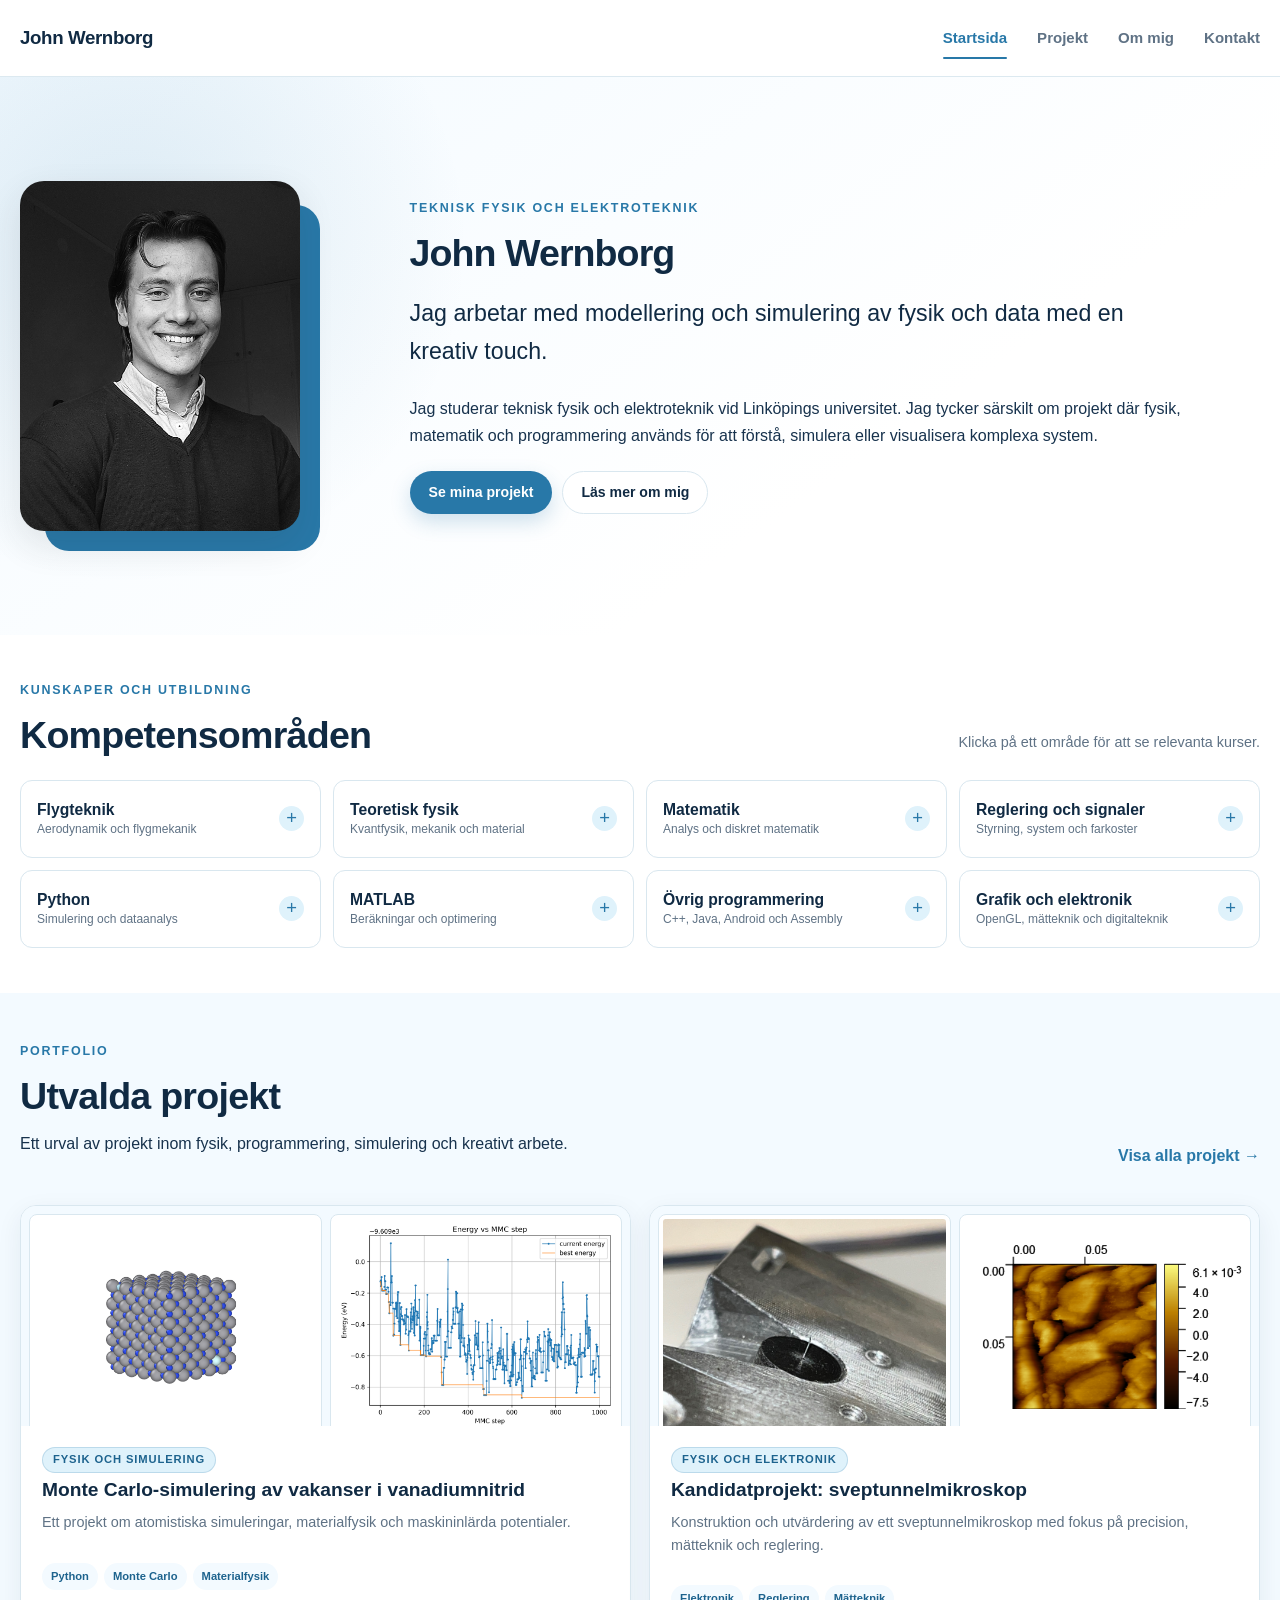
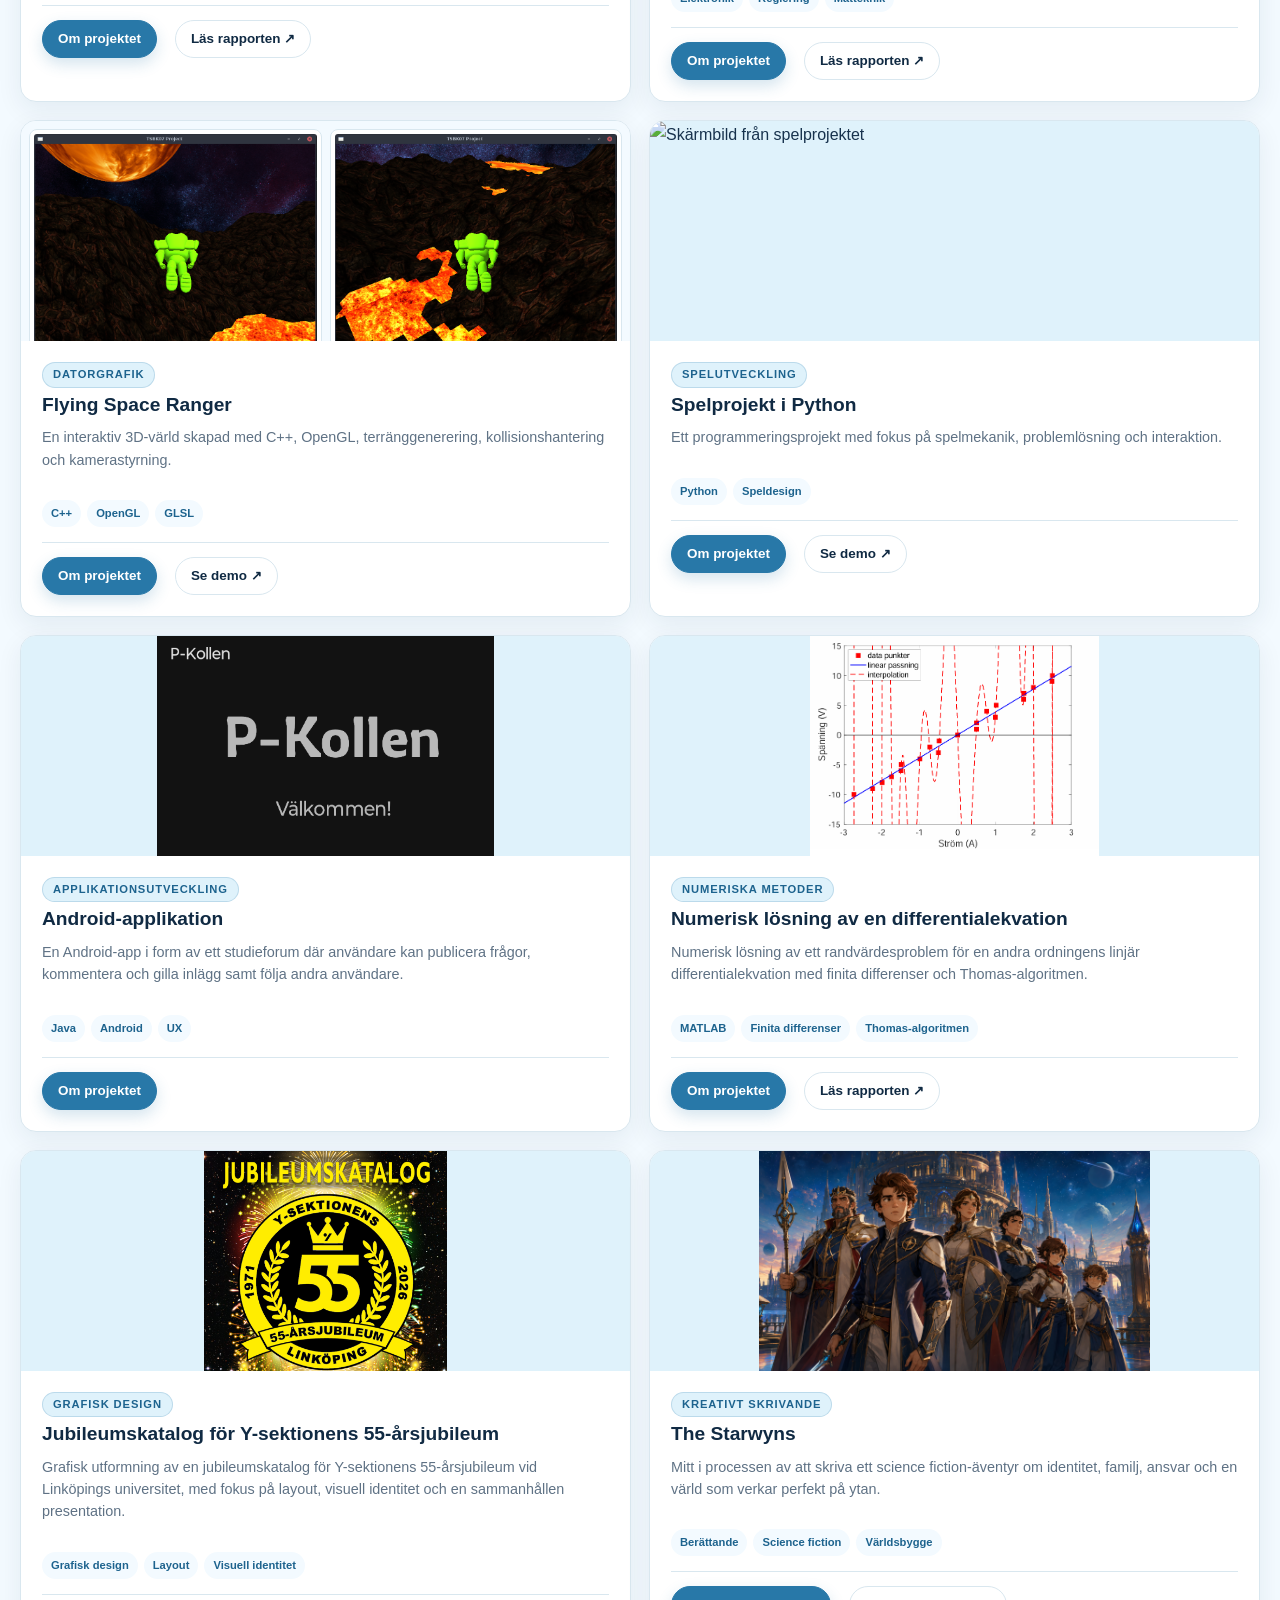
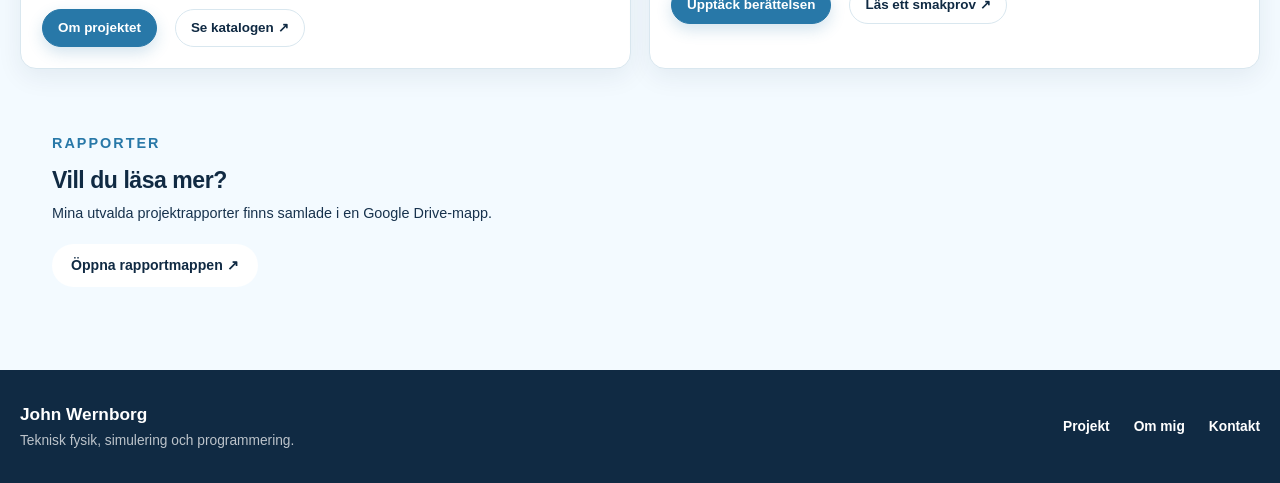
==== index.html @ f231c184 "Revise project details and update catalog link Updated project descriptions and links in index.html." ====
<!DOCTYPE html>
<html lang="sv">
<head>
    <meta charset="UTF-8">
    <meta name="viewport" content="width=device-width, initial-scale=1.0">

    <meta
        name="description"
        content="Portfolio för John Wernborg – teknisk fysik, simulering, programmering och kreativa projekt."
    >

    <title>John Wernborg | Portfolio</title>

    <link rel="stylesheet" href="styles.css">
</head>

<body>
    <header class="site-header">
        <div class="header-container">
            <a class="site-logo" href="index.html">John Wernborg</a>

            <nav class="main-navigation" aria-label="Huvudmeny">
                <a class="active" href="index.html">Startsida</a>
                <a href="projekt.html">Projekt</a>
                <a href="om-mig.html">Om mig</a>
                <a href="kontakt.html">Kontakt</a>
            </nav>
        </div>
    </header>

    <main>
<section class="intro-section">
    <div class="section-container intro-layout">
        <div class="portrait-wrapper">
            <img
                class="portrait"
                src="assets/images/portrait.jpg"
                alt="Porträtt av John Wernborg"
            >
        </div>

        <div class="intro-content">
            <p class="eyebrow">Teknisk fysik och elektroteknik</p>

            <h1 class="intro-heading">John Wernborg</h1>
            
            <p class="intro-lead">
                Jag arbetar med modellering och simulering av fysik och
                data med en kreativ touch.
            </p>

            <p>
                Jag studerar teknisk fysik och elektroteknik vid
                Linköpings universitet. Jag tycker särskilt om projekt
                där fysik, matematik och programmering används för att
                förstå, simulera eller visualisera komplexa system.
            </p>

            <div class="button-row">
                <a class="button primary-button" href="projekt.html">
                    Se mina projekt
                </a>

                <a class="button secondary-button" href="om-mig.html">
                    Läs mer om mig
                </a>
            </div>
        </div>
    </div>
</section>

        <!-- Kompetenser -->
<section class="skills-section">
    <div class="section-container">
        <div class="compact-section-heading">
            <div>
                <p class="eyebrow">Kunskaper och utbildning</p>
                <h2>Kompetensområden</h2>
            </div>

            <p>
                Klicka på ett område för att se relevanta kurser.
            </p>
        </div>

        <div class="compact-skills-grid">
            <details class="compact-skill-card">
                <summary>
                    <span>
                        <strong>Flygteknik</strong>
                        <small>Aerodynamik och flygmekanik</small>
                    </span>

                    <span class="expand-icon" aria-hidden="true">+</span>
                </summary>

                <div class="compact-course-list">
                    <p>
                        TMMV01 Aerodynamik
                        <span class="status ongoing">Pågående</span>
                    </p>

                    <p>
                        TMME50 Flygmekanik
                        <span class="status ongoing">Pågående</span>
                    </p>
                </div>
            </details>

            <details class="compact-skill-card">
                <summary>
                    <span>
                        <strong>Teoretisk fysik</strong>
                        <small>Kvantfysik, mekanik och material</small>
                    </span>

                    <span class="expand-icon" aria-hidden="true">+</span>
                </summary>

                <div class="compact-course-list">
                    <p>TTFY54 Kvantmekanik</p>
                    <p>TFYA90 Beräkningsfysik</p>
                    <p>TFYA40 Analytisk mekanik</p>
                    <p>TFYM01 Fasta tillståndets fysik</p>
                    <p>TFYA12 Termodynamik och statistisk mekanik</p>
                    <p>TYFB05 och TFYB09 Elektromagnetism I och II</p>
                </div>
            </details>

            <details class="compact-skill-card">
                <summary>
                    <span>
                        <strong>Matematik</strong>
                        <small>Analys och diskret matematik</small>
                    </span>

                    <span class="expand-icon" aria-hidden="true">+</span>
                </summary>

                <div class="compact-course-list">
                    <p>TATA77 Fourieranalys</p>
                    <p>TATA45 Komplex analys</p>
                    <p>TATA65 Diskret matematik</p>
                    <p>TATA44 Vektoranalys</p>
                    <p>TATA43 Flervariabelanalys</p>
                </div>
            </details>

            <details class="compact-skill-card">
                <summary>
                    <span>
                        <strong>Reglering och signaler</strong>
                        <small>Styrning, system och farkoster</small>
                    </span>

                    <span class="expand-icon" aria-hidden="true">+</span>
                </summary>

                <div class="compact-course-list">
                    <p>
                        TSFS12 Autonoma farkoster
                        <span class="status ongoing">Pågående</span>
                    </p>

                    <p>TFYA75 Fysik – kandidatprojekt</p>
                    <p>TSRT12 Reglerteknik</p>
                    <p>TSDT18 Signaler och system</p>
                </div>
            </details>

            <details class="compact-skill-card">
                <summary>
                    <span>
                        <strong>Python</strong>
                        <small>Simulering och dataanalys</small>
                    </span>

                    <span class="expand-icon" aria-hidden="true">+</span>
                </summary>

                <div class="compact-course-list">
                    <p>
                        TFYB13 Projektkurs i teknisk fysik
                        <span class="status ongoing">Pågående</span>
                    </p>

                    <p>TFYA17 Projektlaborationer i fysik</p>
                    <p>TDDE23 Funktionell och imperativ programmering, del 1</p>
                    <p>TDDE24 Funktionell och imperativ programmering, del 2</p>
                </div>
            </details>

            <details class="compact-skill-card">
                <summary>
                    <span>
                        <strong>MATLAB</strong>
                        <small>Beräkningar och optimering</small>
                    </span>

                    <span class="expand-icon" aria-hidden="true">+</span>
                </summary>

                <div class="compact-course-list">
                    <p>TANA21 Beräkningsmatematik</p>
                    <p>TAOP07 Optimeringslära, grundkurs</p>
                    <p>TMME69 Mekanik, fördjupningskurs</p>
                </div>
            </details>

            <details class="compact-skill-card">
                <summary>
                    <span>
                        <strong>Övrig programmering</strong>
                        <small>C++, Java, Android och Assembly</small>
                    </span>

                    <span class="expand-icon" aria-hidden="true">+</span>
                </summary>

                <div class="compact-course-list">
                    <p>TDDE71 Programmering och datastrukturer</p>
                    <p>TDDD80 Mobila och sociala applikationer</p>
                    <p>TSEA28 Datorteknik</p>
                </div>
            </details>

            <details class="compact-skill-card">
                <summary>
                    <span>
                        <strong>Grafik och elektronik</strong>
                        <small>OpenGL, mätteknik och digitalteknik</small>
                    </span>

                    <span class="expand-icon" aria-hidden="true">+</span>
                </summary>

                <div class="compact-course-list">
                    <p>TSBK07 Datorgrafik</p>
                    <p>TSTE05 Elektronik och mätteknik</p>
                    <p>TSEA51 Digitalteknik</p>
                </div>
            </details>
        </div>
    </div>
</section>

        <!-- Utvalda projekt -->
        <section class="projects-section">
            <div class="section-container">
                <div class="section-heading heading-row">
                    <div>
                        <p class="eyebrow">Portfolio</p>
                        <h2>Utvalda projekt</h2>

                        <p>
                            Ett urval av projekt inom fysik, programmering,
                            simulering och kreativt arbete.
                        </p>
                    </div>

                    <a class="text-link" href="projekt.html">
                        Visa alla projekt →
                    </a>
                </div>

                <div class="project-grid">
                    <!-- Fysikprojekt -->
                    <article class="project-card">
                        <div class="project-gallery">
                            <img
                                src="assets/images/tfya17-light-blue-vacancies.png"
                                alt="Visualisering från Monte Carlo-simuleringen"
                            >
                        
                            <img
                                src="assets/images/energy-curve.png"
                                alt="Resultat från simuleringen av vakansdefekter"
                            >
                        </div>

                        <div class="project-content">
                            <p class="project-category">Fysik och simulering</p>

                            <h3>Monte Carlo-simulering av vakanser i vanadiumnitrid</h3>

                            <p>
                                Ett projekt om atomistiska simuleringar,
                                materialfysik och maskininlärda potentialer.
                            </p>

                            <div class="tag-list">
                                <span>Python</span>
                                <span>Monte Carlo</span>
                                <span>Materialfysik</span>
                            </div>

                            <div class="project-links">
                                <a href="projekt.html#fysikprojekt">
                                    Om projektet
                                </a>

                                <a
                                    href="https://drive.google.com/drive/folders/1-9DDhZM7vjt65StlU7vOUKNs-0Op1cQY?usp=sharing"
                                    target="_blank"
                                    rel="noopener noreferrer"
                                >
                                    Läs rapporten ↗
                                </a>
                            </div>
                        </div>
                    </article>

                    <!-- Kandidatprojekt -->
                    <article class="project-card">
                        <div class="project-gallery">
                            <img
                                src="assets/images/spetsbild-cropped.jpg"
                                alt="Sveptunnelmikroskopet från kandidatprojektet"
                            >
                        
                            <img
                                src="assets/images/guld-cropped.png"
                                alt="Elektronik eller mätutrustning från kandidatprojektet"
                            >
                        </div>

                        <div class="project-content">
                            <p class="project-category">Fysik och elektronik</p>

                            <h3>Kandidatprojekt: sveptunnelmikroskop</h3>

                            <p>
                                Konstruktion och utvärdering av ett
                                sveptunnelmikroskop med fokus på precision,
                                mätteknik och reglering.
                            </p>

                            <div class="tag-list">
                                <span>Elektronik</span>
                                <span>Reglering</span>
                                <span>Mätteknik</span>
                            </div>

                            <div class="project-links">
                                <a href="projekt.html#kandidatprojekt">
                                    Om projektet
                                </a>

                                <a
                                    href="https://drive.google.com/drive/folders/1-9DDhZM7vjt65StlU7vOUKNs-0Op1cQY?usp=sharing"
                                    target="_blank"
                                    rel="noopener noreferrer"
                                >
                                    Läs rapporten ↗
                                </a>
                            </div>
                        </div>
                    </article>

                    <!-- Datorgrafik -->
                    <article class="project-card">
                        <div class="project-gallery flying-space-gallery">
                            <img
                                src="assets/images/tsbk07-in-project-image.png"
                                alt="Flying Space Ranger riktad mot solen"
                            >
                        
                            <img
                                src="assets/images/tsbk07-in-project-lava-spots.PNG"
                                alt="Flying Space Ranger riktad mot lavapölar"
                            >
                        </div>

                        <div class="project-content">
                            <p class="project-category">Datorgrafik</p>

                            <h3>Flying Space Ranger</h3>

                            <p>
                                En interaktiv 3D-värld skapad med C++, OpenGL,
                                terränggenerering, kollisionshantering och
                                kamerastyrning.
                            </p>

                            <div class="tag-list">
                                <span>C++</span>
                                <span>OpenGL</span>
                                <span>GLSL</span>
                            </div>

                            <div class="project-links">
                                <a href="projekt.html#datorgrafik">
                                    Om projektet
                                </a>

                                <a
                                    href="DIN-DEMO-LANK"
                                    target="_blank"
                                    rel="noopener noreferrer"
                                >
                                    Se demo ↗
                                </a>
                            </div>
                        </div>
                    </article>

                    <!-- Spelprojekt -->
                    <article class="project-card">
                        <img
                            class="project-image"
                            src="assets/images/spelprojekt.jpg"
                            alt="Skärmbild från spelprojektet"
                        >

                        <div class="project-content">
                            <p class="project-category">Spelutveckling</p>

                            <h3>Spelprojekt i Python</h3>

                            <p>
                                Ett programmeringsprojekt med fokus på
                                spelmekanik, problemlösning och interaktion.
                            </p>

                            <div class="tag-list">
                                <span>Python</span>
                                <span>Speldesign</span>
                            </div>

                            <div class="project-links">
                                <a href="projekt.html#spelprojekt">
                                    Om projektet
                                </a>

                                <a
                                    href="DIN-SPEL-DEMO-LANK"
                                    target="_blank"
                                    rel="noopener noreferrer"
                                >
                                    Se demo ↗
                                </a>
                            </div>
                        </div>
                    </article>

                    <!-- P-Kollen - ett studieforum för studenter -->
                    <article class="project-card">
                        <img
                            class="project-image"
                            src="assets/images/p-kollen-cropped.png"
                            alt="Skärmbild från Android-applikationen"
                        >

                        <div class="project-content">
                            <p class="project-category">Applikationsutveckling</p>

                            <h3>Android-applikation</h3>

                            <p>
                                En Android-app i form av ett studieforum där användare
                                kan publicera frågor, kommentera och gilla inlägg samt
                                följa andra användare.
                            </p>

                            <div class="tag-list">
                                <span>Java</span>
                                <span>Android</span>
                                <span>UX</span>
                            </div>

                            <div class="project-links">
                                <a href="projekt.html#appprojekt">
                                    Om projektet
                                </a>
                            </div>
                        </div>
                    </article>

                    <!-- MATLAB-projekt -->
<article class="project-card">
    <img
        class="project-image"
        src="assets/images/tana21-graf.PNG"
        alt="Numerisk och exakt lösning av en linjär differentialekvation"
    >

    <div class="project-content">
        <p class="project-category">Numeriska metoder</p>

        <h3>Numerisk lösning av en differentialekvation</h3>

        <p>
            Numerisk lösning av ett randvärdesproblem för en andra
            ordningens linjär differentialekvation med finita
            differenser och Thomas-algoritmen.
        </p>

        <div class="tag-list">
            <span>MATLAB</span>
            <span>Finita differenser</span>
            <span>Thomas-algoritmen</span>
        </div>

        <div class="project-links">
            <a href="projekt/matlab-differentialekvation.html">
                Om projektet
            </a>

            <a
                href="DIN-LANK-TILL-MATLAB-RAPPORTEN"
                target="_blank"
                rel="noopener noreferrer"
            >
                Läs rapporten ↗
            </a>
        </div>
    </div>
</article>

                    </article>

                    <!-- Y55-jubileumskatalog -->
                    <article class="project-card">
                        <img
                            class="project-image"
                            src="assets/images/y55-katalog.png"
                            alt="Jubileumskatalog för Y-sektionens 55-årsjubileum"
                        >

                        <div class="project-content">
                            <p class="project-category">Grafisk design</p>

                            <h3>
                                Jubileumskatalog för Y-sektionens 55-årsjubileum
                            </h3>

                            <p>
                                Grafisk utformning av en jubileumskatalog för
                                Y-sektionens 55-årsjubileum vid Linköpings
                                universitet, med fokus på layout, visuell
                                identitet och en sammanhållen presentation.
                            </p>

                            <div class="tag-list">
                                <span>Grafisk design</span>
                                <span>Layout</span>
                                <span>Visuell identitet</span>
                            </div>

                            <div class="project-links">
                                <a href="projekt/y55-jubileumskatalog.html">
                                    Om projektet
                                </a>

                                <a
                                    href="https://drive.google.com/drive/folders/1-9DDhZM7vjt65StlU7vOUKNs-0Op1cQY?usp=sharing"
                                    target="_blank"
                                    rel="noopener noreferrer"
                                >
                                    Se katalogen ↗
                                </a>
                            </div>
                        </div>
                    </article>

                    <!-- Starwyns -->
                    <article class="project-card">
                        <img
                            class="project-image"
                            src="assets/images/starwyns.png"
                            alt="Konceptbild för berättelsen The Starwyns"
                        >

                        <div class="project-content">
                            <p class="project-category">Kreativt skrivande</p>

                            <h3>The Starwyns</h3>

                            <p>
                                Mitt i processen av att skriva ett science fiction-äventyr om identitet,
                                familj, ansvar och en värld som verkar perfekt
                                på ytan.
                            </p>

                            <div class="tag-list">
                                <span>Berättande</span>
                                <span>Science fiction</span>
                                <span>Världsbygge</span>
                            </div>

                            <div class="project-links">
                                <a href="projekt.html#starwyns">
                                    Upptäck berättelsen
                                </a>

                                <a
                                    href="DIN-SMAKPROV-LANK"
                                    target="_blank"
                                    rel="noopener noreferrer"
                                >
                                    Läs ett smakprov ↗
                                </a>
                            </div>
                        </div>
                    </article>
                </div>

                <div class="reports-banner">
                    <div>
                        <p class="eyebrow">Rapporter</p>
                        <h2>Vill du läsa mer?</h2>

                        <p>
                            Mina utvalda projektrapporter finns samlade i en
                            Google Drive-mapp.
                        </p>
                    </div>

                    <a
                        class="button light-button"
                        href="https://drive.google.com/drive/folders/1-9DDhZM7vjt65StlU7vOUKNs-0Op1cQY?usp=sharing"
                        target="_blank"
                        rel="noopener noreferrer"
                    >
                        Öppna rapportmappen ↗
                    </a>
                </div>
            </div>
        </section>
    </main>

    <footer class="site-footer">
        <div class="section-container footer-content">
            <div>
                <p class="footer-name">John Wernborg</p>
                <p>Teknisk fysik, simulering och programmering.</p>
            </div>

            <div class="footer-links">
                <a href="projekt.html">Projekt</a>
                <a href="om-mig.html">Om mig</a>
                <a href="kontakt.html">Kontakt</a>
            </div>
        </div>
    </footer>
</body>
</html>
---- styles.css ----
/* =========================
   Färger och grundinställningar
   ========================= */

:root {
    --navy: #102a43;
    --navy-light: #174a70;
    --blue: #2878a8;
    --blue-hover: #1d638e;
    --sky: #dff2fb;
    --sky-light: #f3faff;
    --surface: #ffffff;
    --text: #17324d;
    --muted: #5f7285;
    --border: #d9e7ef;
    --shadow: 0 14px 36px rgba(16, 42, 67, 0.11);
    --shadow-hover: 0 20px 46px rgba(16, 42, 67, 0.17);
    --radius-large: 24px;
    --radius-medium: 16px;
    --radius-small: 10px;

    /* Tidigare 1180px */
    --max-width: 1380px;
}

/* =========================
   Återställning
   ========================= */

* {
    box-sizing: border-box;
}

html {
    scroll-behavior: smooth;
}

body {
    margin: 0;
    background: var(--surface);
    color: var(--text);
    font-family:
        Inter,
        "Segoe UI",
        Roboto,
        Helvetica,
        Arial,
        sans-serif;
    font-size: 16px;
    line-height: 1.7;
}

img {
    display: block;
    max-width: 100%;
}

a {
    color: inherit;
}

button,
input,
textarea {
    font: inherit;
}

/* Gör att ankarlänkar inte hamnar under sidhuvudet. */
[id] {
    scroll-margin-top: 110px;
}

/* =========================
   Gemensamma behållare
   ========================= */

.section-container,
.header-container {
    width: min(calc(100% - 40px), var(--max-width));
    margin-inline: auto;
}

.narrow-container {
    width: min(calc(100% - 40px), 820px);
    margin-inline: auto;
}

section {
    padding-block: 88px;
}

/* =========================
   Typografi
   ========================= */

h1,
h2,
h3 {
    margin-top: 0;
    color: var(--navy);
    font-weight: 750;
    line-height: 1.18;
}

h1 {
    margin-bottom: 18px;
    font-size: clamp(1.75rem, 2.5vw, 2.35rem);
    letter-spacing: -0.035em;
}

h2 {
    margin-bottom: 14px;
    font-size: clamp(1.4rem, 2vw, 1.85rem);
    letter-spacing: -0.02em;
}

h3 {
    margin-bottom: 10px;
    font-size: 1.1rem;
}

p {
    margin-top: 0;
    margin-bottom: 18px;
}

.eyebrow {
    margin-bottom: 12px;
    color: var(--blue);
    font-size: 0.78rem;
    font-weight: 800;
    letter-spacing: 0.14em;
    text-transform: uppercase;
}

.intro-lead,
.page-introduction {
    color: var(--navy);
    font-size: clamp(1rem, 1.4vw, 1.15rem);
    line-height: 1.6;
}

.section-heading {
    max-width: 760px;
    margin-bottom: 44px;
}

.section-heading > p:last-child {
    color: var(--muted);
}

.heading-row {
    display: flex;
    max-width: none;
    align-items: end;
    justify-content: space-between;
    gap: 30px;
}

/* =========================
   Sidhuvud
   ========================= */

.site-header {
    position: sticky;
    z-index: 1000;
    top: 0;
    border-bottom: 1px solid rgba(217, 231, 239, 0.9);
    background: rgba(255, 255, 255, 0.94);
    backdrop-filter: blur(14px);
}

.header-container {
    display: flex;
    min-height: 76px;
    align-items: center;
    justify-content: space-between;
    gap: 30px;
}

.site-logo {
    color: var(--navy);
    font-size: 1.17rem;
    font-weight: 800;
    letter-spacing: -0.02em;
    text-decoration: none;
}

.main-navigation {
    display: flex;
    align-items: center;
    gap: 30px;
}

.main-navigation a {
    position: relative;
    padding-block: 25px;
    color: var(--muted);
    font-size: 0.94rem;
    font-weight: 650;
    text-decoration: none;
    transition:
        color 160ms ease,
        transform 160ms ease;
}

.main-navigation a:hover,
.main-navigation a.active {
    color: var(--blue);
}

.main-navigation a::after {
    position: absolute;
    right: 0;
    bottom: 17px;
    left: 0;
    height: 2px;
    border-radius: 999px;
    background: var(--blue);
    content: "";
    opacity: 0;
    transform: scaleX(0.4);
    transition:
        opacity 160ms ease,
        transform 160ms ease;
}

.main-navigation a:hover::after,
.main-navigation a.active::after {
    opacity: 1;
    transform: scaleX(1);
}

/* =========================
   Knappar och länkar
   ========================= */

.button-row {
    display: flex;
    flex-wrap: wrap;
    gap: 12px;
    margin-top: 30px;
}

.button {
    display: inline-flex;
    min-height: 48px;
    align-items: center;
    justify-content: center;
    padding: 12px 21px;
    border: 1px solid transparent;
    border-radius: 999px;
    font-size: 0.94rem;
    font-weight: 750;
    line-height: 1.2;
    text-align: center;
    text-decoration: none;
    transition:
        background-color 160ms ease,
        border-color 160ms ease,
        color 160ms ease,
        transform 160ms ease,
        box-shadow 160ms ease;
}

.button:hover {
    transform: translateY(-2px);
}

.primary-button {
    background: var(--blue);
    color: #ffffff;
    box-shadow: 0 8px 20px rgba(40, 120, 168, 0.22);
}

.primary-button:hover {
    background: var(--blue-hover);
    box-shadow: 0 12px 26px rgba(40, 120, 168, 0.28);
}

.secondary-button {
    border-color: var(--border);
    background: var(--surface);
    color: var(--navy);
}

.secondary-button:hover {
    border-color: var(--blue);
    color: var(--blue);
}

.light-button {
    background: #ffffff;
    color: var(--navy);
}

.light-button:hover {
    background: var(--sky-light);
}

.full-width-button {
    width: 100%;
    margin-top: 10px;
}

.text-link {
    flex-shrink: 0;
    padding-bottom: 6px;
    color: var(--blue);
    font-weight: 750;
    text-decoration: none;
}

.text-link:hover {
    color: var(--blue-hover);
}

/* =========================
   Startsida: presentation
   ========================= */

.intro-section {
    overflow: hidden;
    padding-block: 64px;
    background:
        radial-gradient(
            circle at 10% 30%,
            rgba(40, 120, 168, 0.13),
            transparent 28%
        ),
        linear-gradient(145deg, var(--sky-light), #ffffff 68%);
}

.intro-layout {
    display: grid;

    /* Mindre bildkolumn och större textkolumn */
    grid-template-columns: 300px minmax(0, 1fr);

    min-height: 430px;
    align-items: center;
    gap: clamp(50px, 7vw, 110px);
}

.portrait-wrapper {
    position: relative;
    width: 100%;
    max-width: 280px;

    /* Placerar bilden längst till vänster i sin kolumn */
    justify-self: start;
}

.portrait-wrapper::before {
    position: absolute;
    z-index: 0;
    top: 24px;
    right: -20px;
    bottom: -20px;
    left: 25px;
    border-radius: var(--radius-large);
    background: var(--blue);
    content: "";
}

.portrait-wrapper::after {
    display: none;
}

.portrait {
    position: relative;
    z-index: 1;
    width: 100%;
    aspect-ratio: 4 / 5;
    border-radius: var(--radius-large);
    box-shadow: var(--shadow);
    object-fit: cover;
    object-position: 50% 20%;

    /* Gör bilden svartvit */
    filter: grayscale(100%);
}

.intro-content {
    width: 100%;
    max-width: 780px;
}

.intro-heading {
    margin-bottom: 18px;
    color: var(--navy);
    font-size: clamp(1.65rem, 3vw, 2.35rem);
    font-weight: 800;
    line-height: 1.2;
    letter-spacing: -0.025em;
}

.intro-lead {
    max-width: 760px;
    margin-bottom: 24px;
    color: var(--navy);
    font-size: clamp(1.15rem, 2vw, 1.45rem);
    font-weight: 400;
    line-height: 1.65;
}

/* =========================
   Kompakta kompetensområden
   ========================= */

.skills-section {
    padding-block: 45px;
    background: var(--surface);
}

.compact-section-heading {
    display: flex;
    margin-bottom: 22px;
    align-items: end;
    justify-content: space-between;
    gap: 30px;
}

.compact-section-heading h2 {
    margin-bottom: 0;
    font-size: clamp(1.7rem, 3vw, 2.35rem);
}

.compact-section-heading > p {
    max-width: 340px;
    margin-bottom: 3px;
    color: var(--muted);
    font-size: 0.9rem;
    text-align: right;
}

.compact-skills-grid {
    display: grid;
    grid-template-columns: repeat(4, minmax(0, 1fr));
    align-items: start;
    gap: 12px;
}

.compact-skill-card {
    overflow: hidden;
    border: 1px solid var(--border);
    border-radius: 12px;
    background: var(--surface);
    transition:
        border-color 160ms ease,
        box-shadow 160ms ease,
        transform 160ms ease;
}

.compact-skill-card:hover {
    border-color: rgba(40, 120, 168, 0.5);
    box-shadow: 0 8px 22px rgba(16, 42, 67, 0.09);
    transform: translateY(-2px);
}

.compact-skill-card[open] {
    border-color: rgba(40, 120, 168, 0.55);
    box-shadow: 0 8px 22px rgba(16, 42, 67, 0.1);
}

/* Tar bort webbläsarens vanliga pil */
.compact-skill-card summary {
    display: flex;
    min-height: 76px;
    align-items: center;
    justify-content: space-between;
    gap: 12px;
    padding: 14px 16px;
    cursor: pointer;
    list-style: none;
}

.compact-skill-card summary::-webkit-details-marker {
    display: none;
}

.compact-skill-card summary::marker {
    display: none;
    content: "";
}

.compact-skill-card summary > span:first-child {
    display: grid;
    gap: 2px;
}

.compact-skill-card summary strong {
    color: var(--navy);
    font-size: 0.98rem;
    line-height: 1.25;
}

.compact-skill-card summary small {
    color: var(--muted);
    font-size: 0.75rem;
    line-height: 1.35;
}

.expand-icon {
    display: flex;
    width: 25px;
    height: 25px;
    flex-shrink: 0;
    align-items: center;
    justify-content: center;
    border-radius: 50%;
    background: var(--sky);
    color: var(--blue);
    font-size: 1.15rem;
    font-weight: 500;
    line-height: 1;
    transition:
        background-color 160ms ease,
        color 160ms ease,
        transform 160ms ease;
}

.compact-skill-card[open] .expand-icon {
    background: var(--blue);
    color: #ffffff;
    transform: rotate(45deg);
}

.compact-course-list {
    padding: 4px 16px 15px;
    border-top: 1px solid var(--border);
}

.compact-course-list p {
    margin: 0;
    padding-block: 7px;
    border-bottom: 1px solid rgba(217, 231, 239, 0.75);
    color: var(--muted);
    font-size: 0.76rem;
    line-height: 1.4;
}

.compact-course-list p:last-child {
    padding-bottom: 0;
    border-bottom: 0;
}

.status {
    display: inline-block;
    margin-left: 4px;
    padding: 1px 5px;
    border-radius: 999px;
    font-size: 0.56rem;
    font-weight: 800;
    line-height: 1.5;
    text-transform: uppercase;
}

.status.ongoing {
    background: var(--sky);
    color: var(--blue-hover);
}
/* =========================
   Projektrutor
   ========================= */

.projects-section {
    padding-top: 52px;
    padding-bottom: 68px;
    background: var(--sky-light);
}

.projects-section .section-heading {
    margin-bottom: 30px;
}

.project-grid {
    display: grid;
    grid-template-columns: repeat(2, minmax(0, 1fr));
    gap: 26px;
}

.project-card {
    overflow: hidden;
    border: 1px solid var(--border);
    border-radius: var(--radius-large);
    background: var(--surface);
    box-shadow: 0 8px 26px rgba(16, 42, 67, 0.07);
    transition:
        box-shadow 180ms ease,
        transform 180ms ease;
}

.project-card:hover {
    box-shadow: var(--shadow-hover);
    transform: translateY(-5px);
}


/* Two images inside one project card */

.project-gallery {
    display: grid;
    width: 100%;
    height: 220px;
    grid-template-columns: repeat(2, minmax(0, 1fr));
    align-items: center;
    justify-items: center;
    gap: 8px;
    padding: 8px;
    overflow: hidden;
    background: var(--sky-light);
}

.project-gallery img {
    display: block;
    width: 100%;
    height: 100%;
    min-width: 0;
    max-width: 100%;
    max-height: 100%;
    margin: auto;
    padding: 4px;
    border: 1px solid var(--border);
    border-radius: 8px;
    background: #ffffff;
    object-fit: contain;
    object-position: 50% 50%;
}

.project-card:hover .project-gallery img {
    transform: none;
}


/* Single image inside a project card */

.project-image {
    width: 100%;
    height: 220px;
    background: var(--sky);
    object-fit: contain;
    object-position: center;
    transition: transform 350ms ease;
}

/* =========================
   Innehåll i projektkort
   ========================= */

.project-content {
    display: flex;
    flex: 1;
    flex-direction: column;
    padding: 21px;
}

/* Den lilla kategoritexten, exempelvis "Fysik och simulering" */

.project-category {
    display: inline-flex;
    width: fit-content;
    margin-bottom: 11px;
    padding: 5px 10px;
    border: 1px solid rgba(40, 120, 168, 0.2);
    border-radius: 999px;
    background: var(--sky);
    color: var(--blue-hover);
    font-size: 0.67rem;
    font-weight: 800;
    line-height: 1.2;
    letter-spacing: 0.08em;
    text-transform: uppercase;
}

/* Projektets rubrik */

.project-content h3 {
    margin-bottom: 10px;
    color: var(--navy);
    font-size: 1.2rem;
}

/* Projektets beskrivning */

.project-content > p:not(.project-category) {
    margin-bottom: 14px;
    color: var(--muted);
    font-size: 0.9rem;
    line-height: 1.55;
}

/* Tekniketiketter */

.tag-list {
    display: flex;
    flex-wrap: wrap;
    gap: 6px;
    margin-block: 15px;
}

.tag-list span {
    padding: 4px 9px;
    border-radius: 999px;
    background: var(--sky-light);
    color: var(--blue-hover);
    font-size: 0.7rem;
    font-weight: 750;
}

/* Länkar längst ned i projektkortet */

.project-links {
    display: flex;
    flex-wrap: wrap;
    gap: 9px;
    margin-top: auto;
    padding-top: 16px;
    border-top: 1px solid var(--border);
}

/* Knappar i projektkorten */

.project-links a,
.project-links a:visited {
    display: inline-flex;
    min-height: 38px;
    align-items: center;
    justify-content: center;
    padding: 8px 15px;
    border: 1px solid var(--border);
    border-radius: 999px;
    background: #ffffff;
    color: var(--navy);
    font-size: 0.78rem;
    font-weight: 750;
    line-height: 1.2;
    text-align: center;
    text-decoration: none;
    transition:
        background-color 160ms ease,
        border-color 160ms ease,
        color 160ms ease,
        transform 160ms ease,
        box-shadow 160ms ease;
}

/* Första länken i varje projektkort blir blå */

.project-links a:first-child,
.project-links a:first-child:visited {
    border-color: var(--blue);
    background: var(--blue);
    color: #ffffff;
    box-shadow: 0 6px 15px rgba(40, 120, 168, 0.2);
}

/* Hover för alla knappar */

.project-links a:hover,
.project-links a:focus-visible {
    border-color: var(--blue);
    color: var(--blue);
    text-decoration: none;
    transform: translateY(-2px);
}

/* Hover för den blå knappen */

.project-links a:first-child:hover,
.project-links a:first-child:focus-visible {
    border-color: var(--blue-hover);
    background: var(--blue-hover);
    color: #ffffff;
    box-shadow: 0 9px 20px rgba(40, 120, 168, 0.26);
}



/* =========================
   Sidornas introduktion
   ========================= */

.page-hero {
    padding-block: 105px;
    background:
        radial-gradient(
            circle at 82% 16%,
            rgba(40, 120, 168, 0.17),
            transparent 26%
        ),
        linear-gradient(145deg, var(--sky-light), #ffffff);
    text-align: center;
}

.page-hero h1 {
    margin-bottom: 22px;
}

.page-hero .page-introduction {
    max-width: 760px;
    margin-inline: auto;
    color: var(--muted);
}

/* =========================
   Projektsida
   ========================= */

.project-details-section {
    background: var(--surface);
}

.project-detail-list {
    display: grid;
    gap: 100px;
}

.project-detail {
    display: grid;
    grid-template-columns: minmax(0, 1fr) minmax(0, 1fr);
    align-items: center;
    gap: clamp(40px, 7vw, 90px);
}

.project-detail.reverse .project-detail-image {
    order: 2;
}

.project-detail-image img {
    width: 100%;
    min-height: 420px;
    border-radius: var(--radius-large);
    box-shadow: var(--shadow);
    object-fit: cover;
}

.project-detail-content > p:not(.project-category, .small-note) {
    color: var(--muted);
}

.project-detail-content h3 {
    margin-top: 28px;
    font-size: 1.05rem;
}

.small-note {
    margin-top: 20px;
    color: var(--muted);
    font-size: 0.88rem;
    font-style: italic;
}

.cta-section {
    padding-top: 0;
    background: var(--surface);
}

.cta-content {
    margin-top: 0;
}

/* =========================
   Om mig
   ========================= */

.about-section {
    background: var(--surface);
}

.about-layout {
    display: grid;
    grid-template-columns: minmax(260px, 0.72fr) minmax(0, 1.28fr);
    align-items: start;
    gap: clamp(45px, 8vw, 100px);
}

.about-image-column {
    position: sticky;
    top: 112px;
}

.about-portrait {
    width: 100%;
    aspect-ratio: 4 / 5;
    border-radius: var(--radius-large);
    box-shadow: var(--shadow);
    object-fit: cover;
    object-position: center top;
}

.quick-facts {
    margin-top: 24px;
    padding: 26px;
    border: 1px solid var(--border);
    border-radius: var(--radius-medium);
    background: var(--sky-light);
}

.quick-facts h2 {
    font-size: 1.25rem;
}

.quick-facts dl {
    display: grid;
    margin: 0;
    gap: 18px;
}

.quick-facts dl > div {
    padding-bottom: 16px;
    border-bottom: 1px solid var(--border);
}

.quick-facts dl > div:last-child {
    padding-bottom: 0;
    border-bottom: 0;
}

.quick-facts dt {
    color: var(--blue);
    font-size: 0.75rem;
    font-weight: 800;
    letter-spacing: 0.08em;
    text-transform: uppercase;
}

.quick-facts dd {
    margin: 4px 0 0;
    color: var(--text);
}

.about-content {
    max-width: 720px;
}

.about-content h2:not(:first-of-type) {
    margin-top: 54px;
}

.about-content p {
    color: var(--muted);
}

/* =========================
   Kontakt
   ========================= */

.contact-section {
    display: flex;
    min-height: calc(100vh - 76px - 190px);
    align-items: center;
    background:
        radial-gradient(
            circle at 10% 80%,
            rgba(40, 120, 168, 0.14),
            transparent 28%
        ),
        var(--sky-light);
}

.contact-layout {
    display: grid;
    grid-template-columns: minmax(0, 1.15fr) minmax(320px, 0.85fr);
    align-items: center;
    gap: clamp(50px, 9vw, 110px);
}

.contact-introduction {
    max-width: 690px;
}

.contact-introduction > p:not(.eyebrow, .page-introduction) {
    color: var(--muted);
}

.contact-card {
    padding: clamp(28px, 5vw, 44px);
    border: 1px solid var(--border);
    border-radius: var(--radius-large);
    background: var(--surface);
    box-shadow: var(--shadow);
}

.contact-item {
    margin-bottom: 22px;
    padding-bottom: 22px;
    border-bottom: 1px solid var(--border);
}

.contact-item p {
    margin-bottom: 0;
}

.contact-item a {
    color: var(--blue);
    font-weight: 700;
    overflow-wrap: anywhere;
    text-decoration: none;
}

.contact-item a:hover {
    color: var(--blue-hover);
    text-decoration: underline;
}

.contact-label {
    margin-bottom: 5px !important;
    color: var(--muted);
    font-size: 0.76rem;
    font-weight: 800;
    letter-spacing: 0.1em;
    text-transform: uppercase;
}

/* =========================
   Sidfot
   ========================= */

.site-footer {
    padding-block: 42px;
    background: var(--navy);
    color: rgba(255, 255, 255, 0.72);
}

.footer-content {
    display: flex;
    align-items: center;
    justify-content: space-between;
    gap: 30px;
}

.footer-content p {
    margin-bottom: 0;
}

.footer-name {
    color: #ffffff;
    font-size: 1.08rem;
    font-weight: 800;
}

.footer-links {
    display: flex;
    flex-wrap: wrap;
    gap: 24px;
}

.footer-links a {
    color: #ffffff;
    font-weight: 650;
    text-decoration: none;
}

.footer-links a:hover {
    color: #9edcf5;
}

/* =========================
   Gemensam kompakt layout
   ========================= */

/*
   Porträttsektionen och kompetenssektionen ändras inte.
   Följande regler gör resten av webbplatsen lika kompakt.
*/

/* Gemensamma rubrikstorlekar */

.section-heading {
    margin-bottom: 28px;
}

.section-heading h2 {
    margin-bottom: 12px;
    font-size: clamp(1.7rem, 3vw, 2.35rem);
}

.section-heading > p:last-child {
    max-width: 760px;
    margin-bottom: 0;
    color: var(--muted);
}

/* =========================
   Projekt på startsidan
   ========================= */

.projects-section {
    padding-top: 48px;
    padding-bottom: 55px;
    background: var(--sky-light);
}

.project-grid {
    gap: 18px;
}

.project-card {
    border-radius: 16px;
}

.project-image {
    height: 220px;
}

.project-content {
    padding: 21px;
}

.project-content h3 {
    margin-bottom: 10px;
    font-size: 1.2rem;
}

.project-content > p:not(.project-category) {
    margin-bottom: 14px;
    font-size: 0.9rem;
    line-height: 1.55;
}

.project-category {
    margin-bottom: 6px;
    font-size: 0.7rem;
}

.tag-list {
    gap: 6px;
    margin-block: 15px;
}

.tag-list span {
    padding: 4px 9px;
    font-size: 0.7rem;
}

.project-links {
    gap: 10px 18px;
    padding-top: 14px;
}

.project-links a {
    font-size: 0.84rem;
}

/* Rapportfältet under projekten */

.reports-banner {
    margin-top: 34px;
    padding: 28px 32px;
    border-radius: 16px;
}

.reports-banner h2 {
    margin-bottom: 7px;
    font-size: clamp(1.55rem, 3vw, 2.1rem);
}

.reports-banner p {
    font-size: 0.9rem;
}

/* =========================
   Introduktion på undersidor
   ========================= */

.page-hero {
    padding-block: 55px;
}

.page-hero h1 {
    margin-bottom: 16px;
    font-size: clamp(2rem, 4vw, 3.25rem);
}

.page-hero .page-introduction {
    font-size: clamp(1.05rem, 1.8vw, 1.22rem);
    line-height: 1.6;
}

/* =========================
   Projektsidan
   ========================= */

.project-details-section {
    padding-block: 55px;
}

.project-detail-list {
    gap: 65px;
}

.project-detail {
    gap: clamp(35px, 5vw, 65px);
}

.project-detail-image img {
    min-height: 320px;
    max-height: 410px;
    border-radius: 16px;
}

.project-detail-content h2 {
    margin-bottom: 14px;
    font-size: clamp(1.55rem, 2.8vw, 2.2rem);
}

.project-detail-content > p:not(.project-category, .small-note) {
    margin-bottom: 13px;
    font-size: 0.92rem;
    line-height: 1.6;
}

.project-detail-content h3 {
    margin-top: 20px;
    margin-bottom: 8px;
    font-size: 1rem;
}

.project-detail-content .button-row {
    margin-top: 20px;
}

/* Fältet längst ned på projektsidan */

.cta-section {
    padding-top: 0;
    padding-bottom: 55px;
}

.cta-content {
    padding: 28px 32px;
    border-radius: 16px;
}

.cta-content h2 {
    margin-bottom: 7px;
    font-size: clamp(1.55rem, 3vw, 2.1rem);
}

/* =========================
   Om mig-sidan
   ========================= */

.about-section {
    padding-block: 55px;
}

.about-layout {
    gap: clamp(40px, 6vw, 75px);
}

.about-portrait {
    max-height: 480px;
    border-radius: 16px;
}

.quick-facts {
    margin-top: 18px;
    padding: 21px;
}

.quick-facts h2 {
    margin-bottom: 15px;
    font-size: 1.15rem;
}

.quick-facts dl {
    gap: 13px;
}

.quick-facts dl > div {
    padding-bottom: 11px;
}

.quick-facts dd {
    font-size: 0.9rem;
}

.about-content h2 {
    margin-bottom: 13px;
    font-size: clamp(1.5rem, 2.7vw, 2.15rem);
}

.about-content h2:not(:first-of-type) {
    margin-top: 34px;
}

.about-content p {
    margin-bottom: 14px;
    font-size: 0.94rem;
    line-height: 1.65;
}

/* =========================
   Kontaktsidan
   ========================= */

.contact-section {
    min-height: calc(100vh - 76px - 150px);
    padding-block: 55px;
}

.contact-layout {
    gap: clamp(40px, 6vw, 75px);
}

.contact-introduction h1 {
    margin-bottom: 17px;
    font-size: clamp(2rem, 4vw, 3.25rem);
}

.contact-introduction .page-introduction {
    font-size: clamp(1.05rem, 1.8vw, 1.22rem);
}

.contact-card {
    padding: 28px;
    border-radius: 16px;
}

.contact-item {
    margin-bottom: 15px;
    padding-bottom: 15px;
}

/* =========================
   Separata projektsidor
   ========================= */

.project-page-hero {
    padding-block: 55px;
}

.project-page-heading {
    gap: clamp(35px, 5vw, 65px);
}

.project-page-heading h1 {
    margin-top: 10px;
    margin-bottom: 16px;
    font-size: clamp(2rem, 4vw, 3.25rem);
}

.project-page-heading .page-introduction {
    font-size: clamp(1.05rem, 1.8vw, 1.22rem);
}

.project-page-image {
    max-height: 370px;
    border-radius: 16px;
}

.back-link {
    margin-bottom: 17px;
    font-size: 0.88rem;
}

.project-page-content {
    padding-block: 55px;
}

.project-article-layout {
    gap: clamp(40px, 6vw, 75px);
}

.project-article h2 {
    margin-bottom: 13px;
    font-size: clamp(1.5rem, 2.7vw, 2.1rem);
}

.project-article h2:not(:first-child) {
    margin-top: 34px;
}

.project-article p,
.project-article li {
    font-size: 0.94rem;
    line-height: 1.65;
}

.project-sidebar {
    top: 100px;
    padding: 22px;
    border-radius: 14px;
}

.project-sidebar h2 {
    margin-bottom: 15px;
    font-size: 1.15rem;
}

.project-sidebar dl {
    gap: 12px;
}

.project-sidebar dl > div {
    padding-bottom: 11px;
}

/* =========================
   Knappar
   ========================= */

.button {
    min-height: 43px;
    padding: 10px 18px;
    font-size: 0.88rem;
}

.button-row {
    gap: 10px;
    margin-top: 22px;
}

/* =========================
   Sidfot
   ========================= */

.site-footer {
    padding-block: 30px;
}

.footer-content {
    font-size: 0.86rem;
}

/* =========================
   Kompakt typografi på undersidor
   ========================= */

/* Sidornas stora introduktionsrubriker */

.page-hero h1,
.contact-introduction h1,
.project-page-heading h1 {
    margin-bottom: 12px;
    font-size: clamp(1.7rem, 2.3vw, 2.15rem);
    line-height: 1.22;
}

.page-hero .page-introduction,
.contact-introduction .page-introduction,
.project-page-heading .page-introduction {
    max-width: 760px;
    font-size: clamp(1rem, 1.4vw, 1.15rem);
    line-height: 1.6;
}

/* Vanliga rubriker på undersidor */

.about-content h2,
.project-detail-content h2,
.project-article h2 {
    margin-bottom: 10px;
    font-size: clamp(1.25rem, 1.8vw, 1.6rem);
    line-height: 1.3;
}

.about-content h3,
.project-detail-content h3,
.project-article h3 {
    margin-bottom: 9px;
    font-size: 1.05rem;
}

/* Vanlig brödtext */

.about-content p,
.project-detail-content p,
.project-article p,
.contact-introduction p {
    margin-bottom: 13px;
    font-size: 0.94rem;
    line-height: 1.65;
}

/* Listor på projektsidor */

.project-article li {
    margin-bottom: 6px;
    color: var(--muted);
    font-size: 0.94rem;
    line-height: 1.6;
}

/* Information i sidopaneler */

.quick-facts,
.project-sidebar,
.contact-card {
    font-size: 0.9rem;
}

.quick-facts h2,
.project-sidebar h2 {
    margin-bottom: 14px;
    font-size: 1.15rem;
}

/* Projektrutor på den gemensamma projektsidan */

.project-detail-content h2 {
    font-size: clamp(1.25rem, 1.8vw, 1.6rem);
}

.project-detail-content > p:not(.project-category, .small-note) {
    font-size: 0.92rem;
    line-height: 1.6;
}

/* Mindre rubriker i rapport- och kontaktfält */

.reports-banner h2,
.cta-content h2 {
    font-size: clamp(1.25rem, 1.8vw, 1.6rem);
}

.reports-banner p,
.cta-content p {
    font-size: 0.9rem;
}

/* =========================
   Fokus och tillgänglighet
   ========================= */

a:focus-visible,
button:focus-visible {
    outline: 3px solid rgba(40, 120, 168, 0.45);
    outline-offset: 4px;
    border-radius: 5px;
}

/* =========================
   Surfplattor
   ========================= */

@media (max-width: 900px) {
    section {
        padding-block: 52px;
    }

    .intro-layout,
    .about-layout,
    .contact-layout,
    .project-detail {
        grid-template-columns: 1fr;
    }

    .intro-layout {
        min-height: auto;
    }

    .portrait-wrapper {
        width: min(65%, 300px);
        justify-self: start;
    }

    .intro-content {
        max-width: 760px;
    }

    /* Två kompetensrutor per rad */
    .compact-skills-grid {
        grid-template-columns: repeat(2, minmax(0, 1fr));
    }

    .about-image-column {
        position: static;
        width: min(100%, 500px);
    }

    .project-detail.reverse .project-detail-image {
        order: initial;
    }

    .project-detail-image img {
       min-height: 300px;
   }

   .project-detail-list {
       gap: 55px;
   }
}


/* =========================
   Mobiltelefoner
   ========================= */

@media (max-width: 680px) {
    .section-container,
    .header-container,
    .narrow-container {
        width: min(calc(100% - 28px), var(--max-width));
    }

    section {
        padding-block: 42px;
    }

    /* Sidhuvud */

    .header-container {
        min-height: auto;
        flex-direction: column;
        gap: 8px;
        padding-top: 16px;
    }

    .site-logo {
        font-size: 1.1rem;
    }

    .main-navigation {
        width: 100%;
        justify-content: space-between;
        gap: 8px;
        overflow-x: auto;
    }

    .main-navigation a {
        flex-shrink: 0;
        padding: 11px 4px 18px;
        font-size: 0.82rem;
    }

    .main-navigation a::after {
        bottom: 10px;
    }

    /* Porträtt och kort om mig */

    .intro-section {
        padding-block: 48px;
    }

    .intro-layout {
        grid-template-columns: 1fr;
        gap: 38px;
    }

    .portrait-wrapper {
        width: 65%;
        max-width: 230px;
        justify-self: start;
        transform: none;
    }

    .portrait-wrapper::before {
        right: -14px;
        bottom: -14px;
        left: 18px;
    }

    .intro-content {
        max-width: 100%;
    }

    .intro-heading {
        margin-bottom: 14px;
        font-size: 1.65rem;
    }

    .intro-lead {
        font-size: 1rem;
        line-height: 1.65;
    }

    /* Kompetensområden */

    .skills-section {
        padding-block: 40px;
    }

    .compact-section-heading {
        align-items: flex-start;
        flex-direction: column;
        gap: 6px;
        margin-bottom: 18px;
    }

    .compact-section-heading > p {
        max-width: none;
        margin-bottom: 0;
        text-align: left;
    }

    .compact-skills-grid {
        grid-template-columns: 1fr;
        gap: 9px;
    }

    .compact-skill-card summary {
        min-height: 64px;
        padding: 11px 14px;
    }

    .compact-course-list {
        padding: 3px 14px 13px;
    }

    /* Projektkort */

    .projects-section {
        padding-top: 45px;
        padding-bottom: 50px;
    }

    .project-grid {
        grid-template-columns: 1fr;
    }

   .project-image,
   .project-gallery {
       height: 195px;
   }
   
   .project-image {
       padding: 8px;
   }
   
   .project-gallery {
       gap: 5px;
       padding: 6px;
   }
   
   .project-gallery img {
       height: 100%;
       padding: 3px;
   }

    .project-content {
        padding: 19px;
    }

    /* Undersidor och detaljerade projekt */

    .project-detail-list {
        gap: 48px;
    }

    .project-detail-image img {
        min-height: 230px;
    }

    .page-hero {
        padding-block: 45px;
    }

    .contact-card {
        padding: 21px;
    }

    .reports-banner,
    .cta-content {
        padding: 24px 21px;
    }

    .project-page-hero,
    .project-page-content {
        padding-block: 45px;
    }

    /* Element som ska placeras lodrätt på mobil */

    .heading-row,
    .reports-banner,
    .cta-content,
    .footer-content {
        align-items: flex-start;
        flex-direction: column;
    }

    .project-detail.reverse .project-detail-image {
        order: initial;
    }

    .footer-links {
        gap: 16px;
    }
}
/* =========================
   Minskad rörelse
   ========================= */

@media (prefers-reduced-motion: reduce) {
    html {
        scroll-behavior: auto;
    }

    *,
    *::before,
    *::after {
        transition-duration: 0.01ms !important;
    }
}
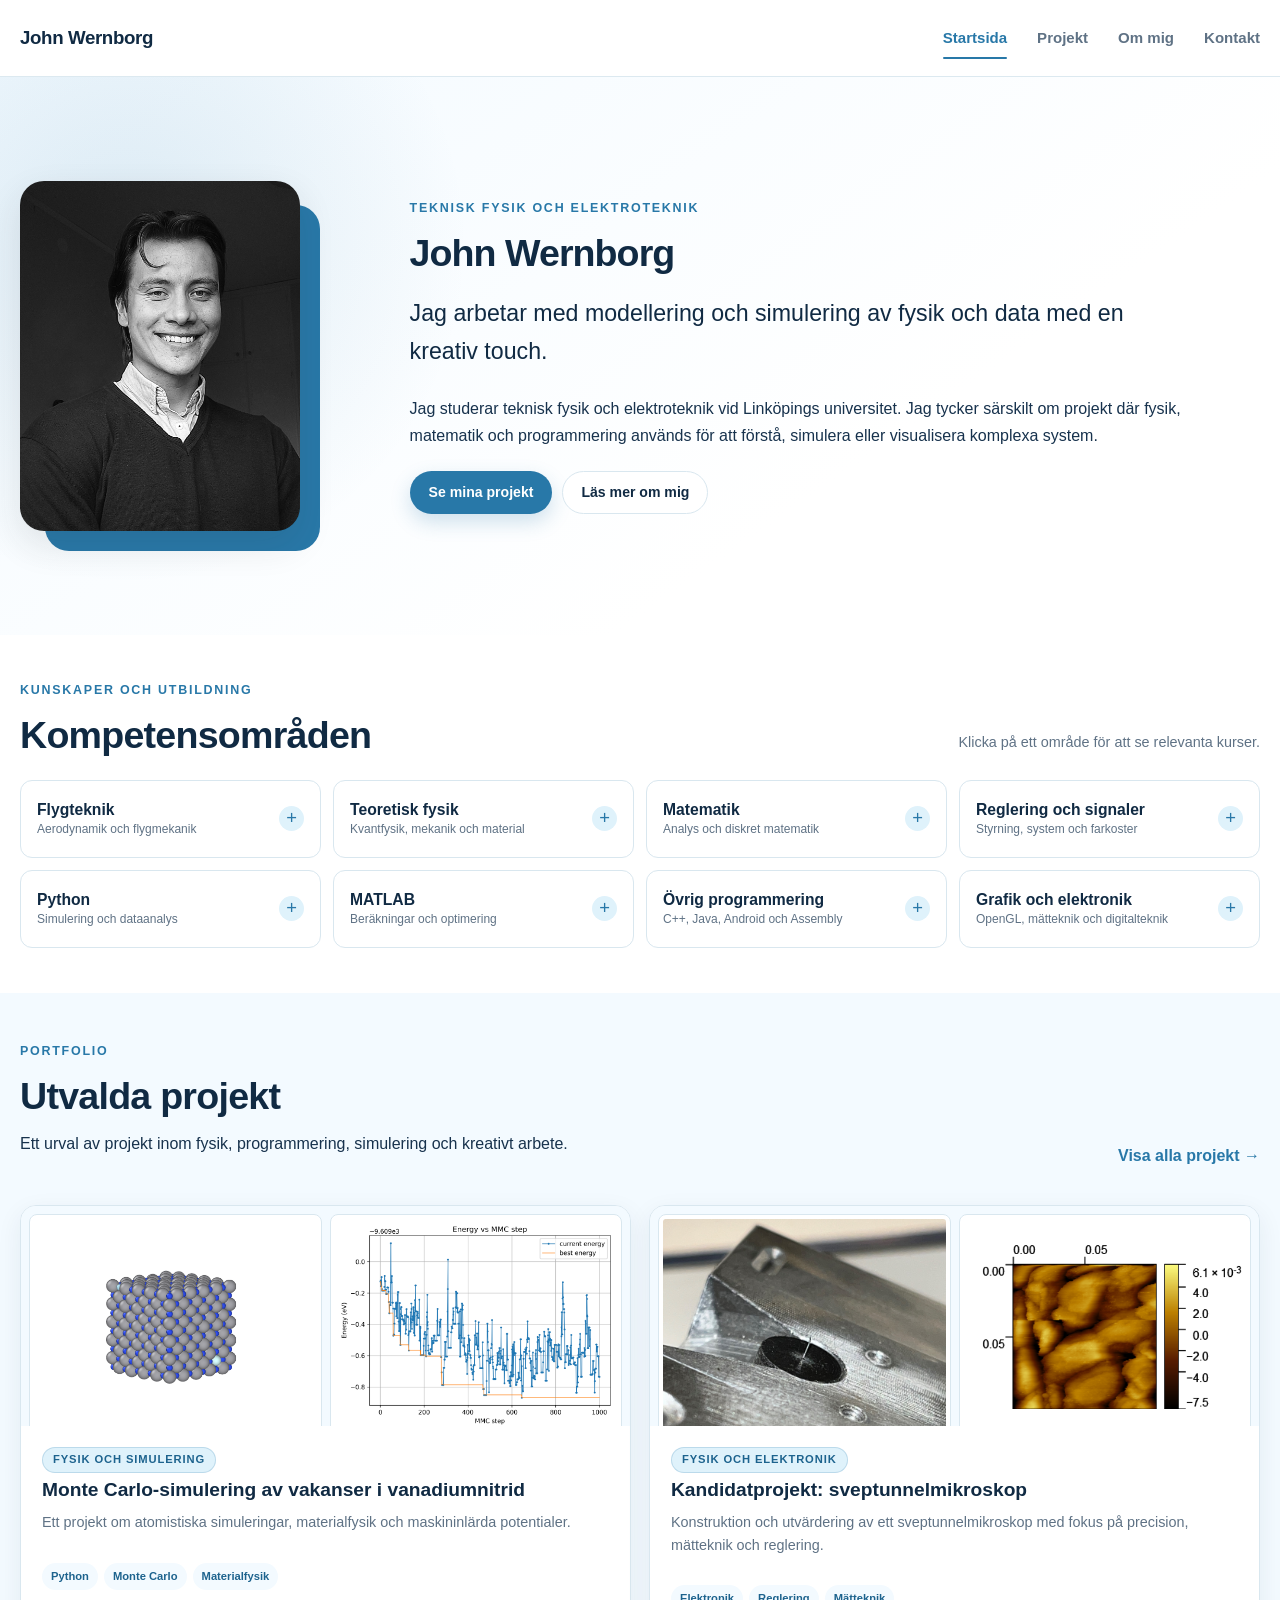
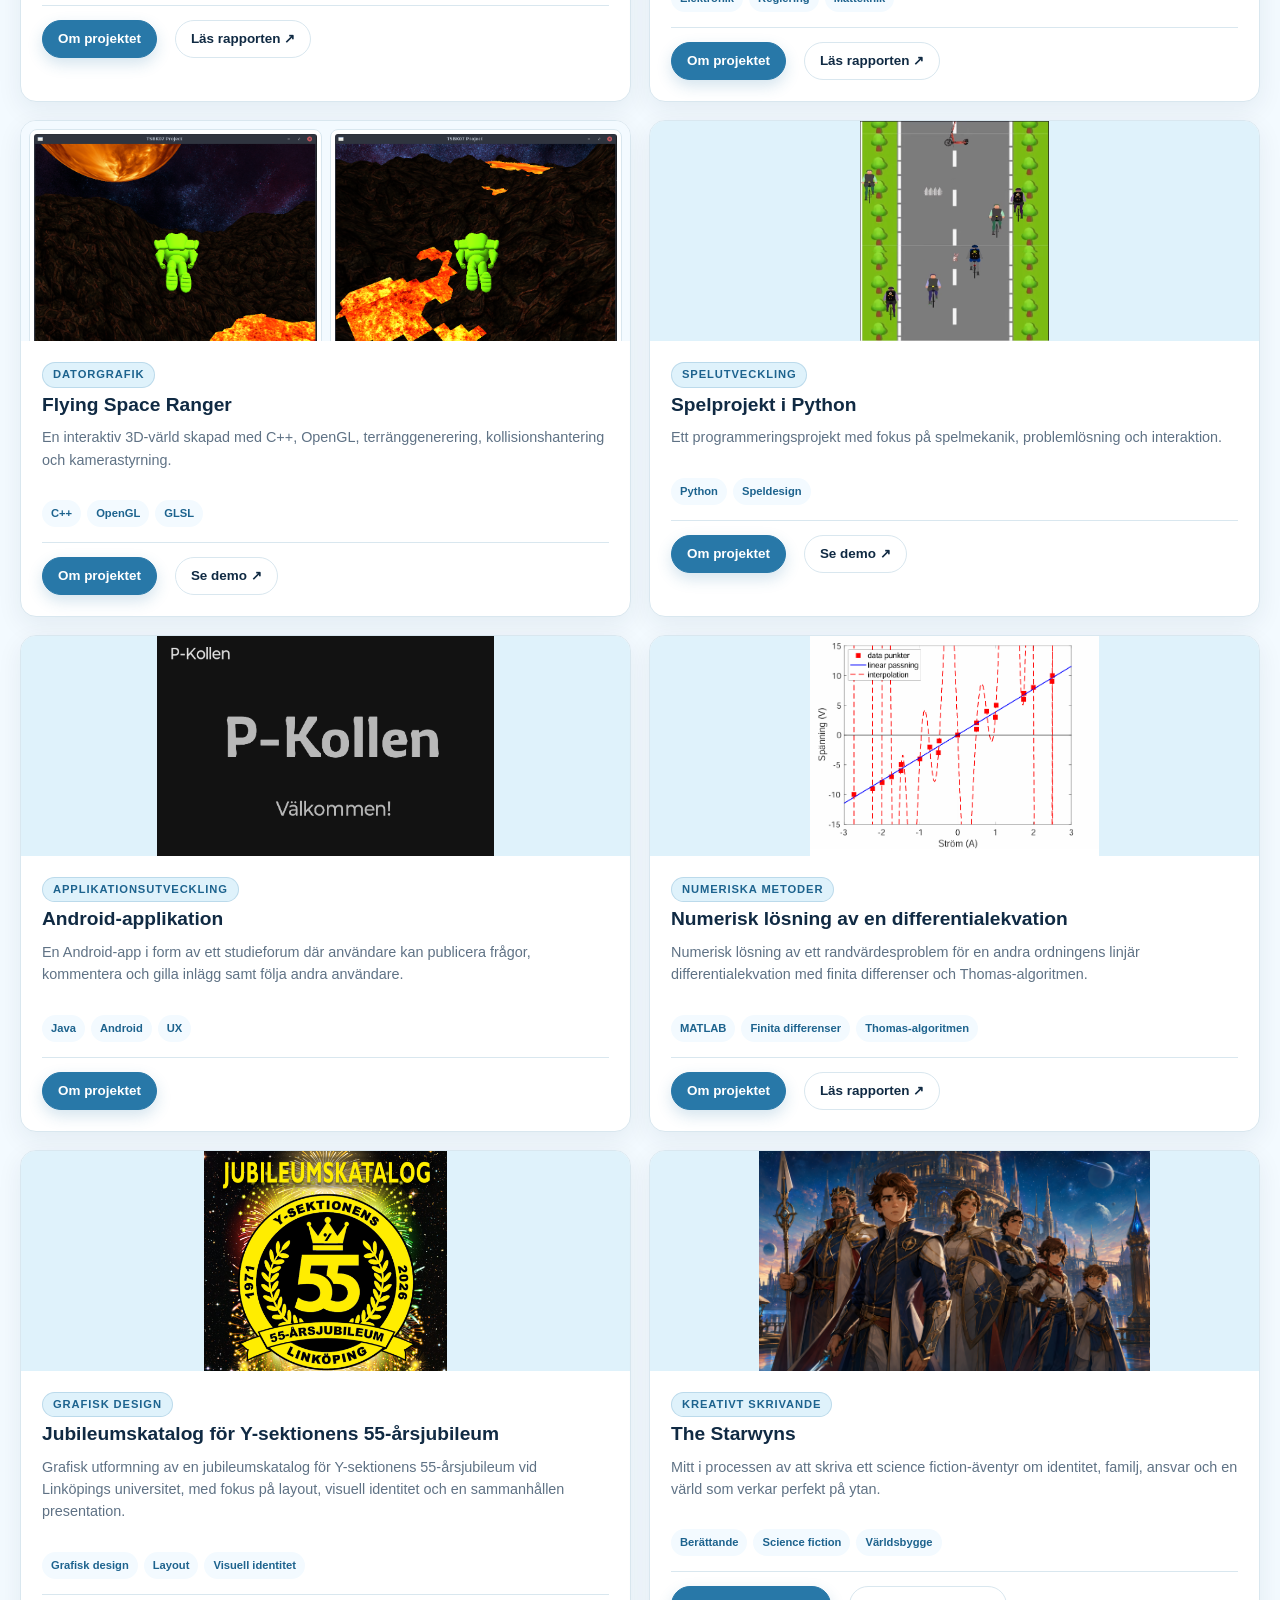
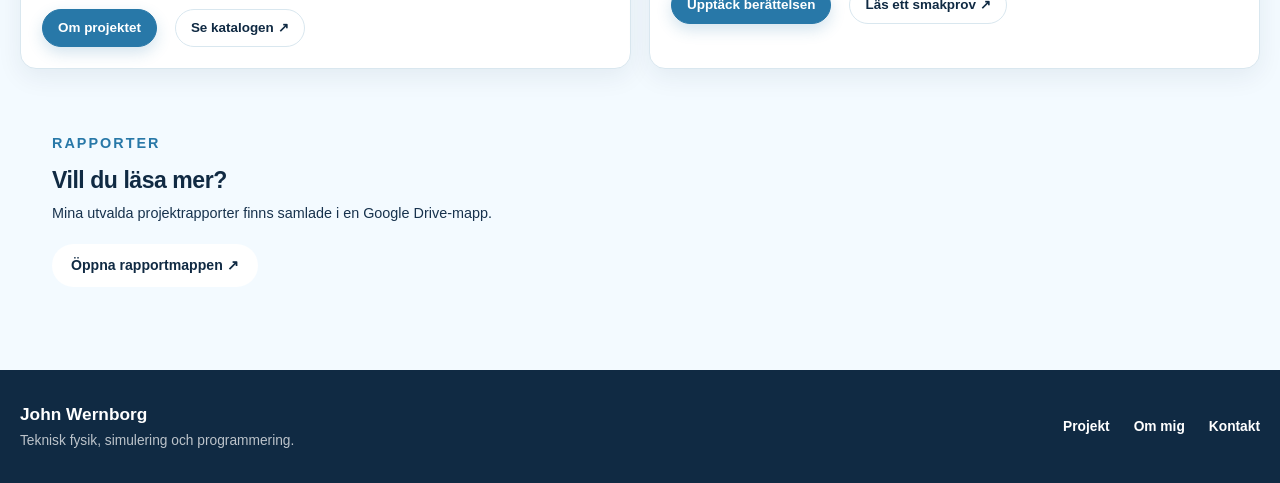
==== commit 4fcf4479: "Update project image source in index.html" ====
--- a/index.html
+++ b/index.html
@@ -408,7 +408,7 @@
                     <article class="project-card">
                         <img
                             class="project-image"
-                            src="assets/images/spelprojekt.jpg"
+                            src="assets/images/ride-n-grind.PNG"
                             alt="Skärmbild från spelprojektet"
                         >
 
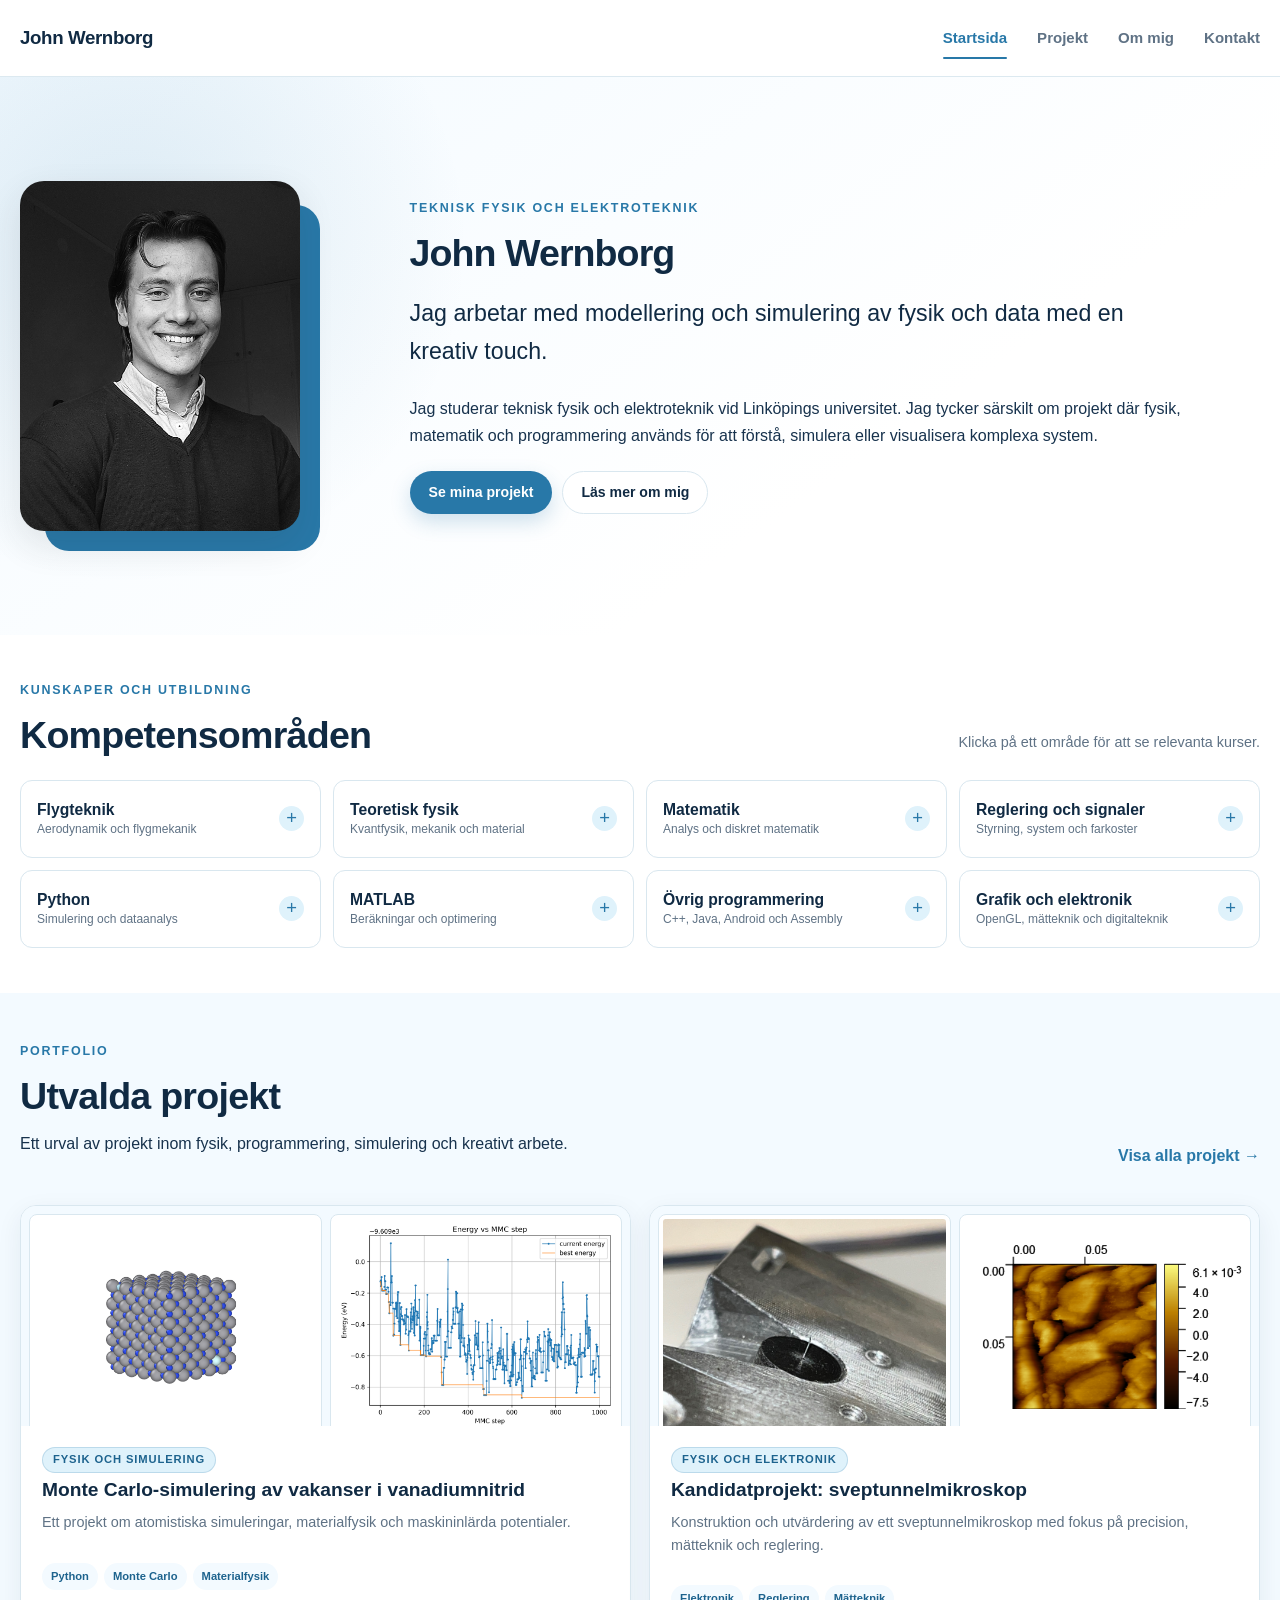
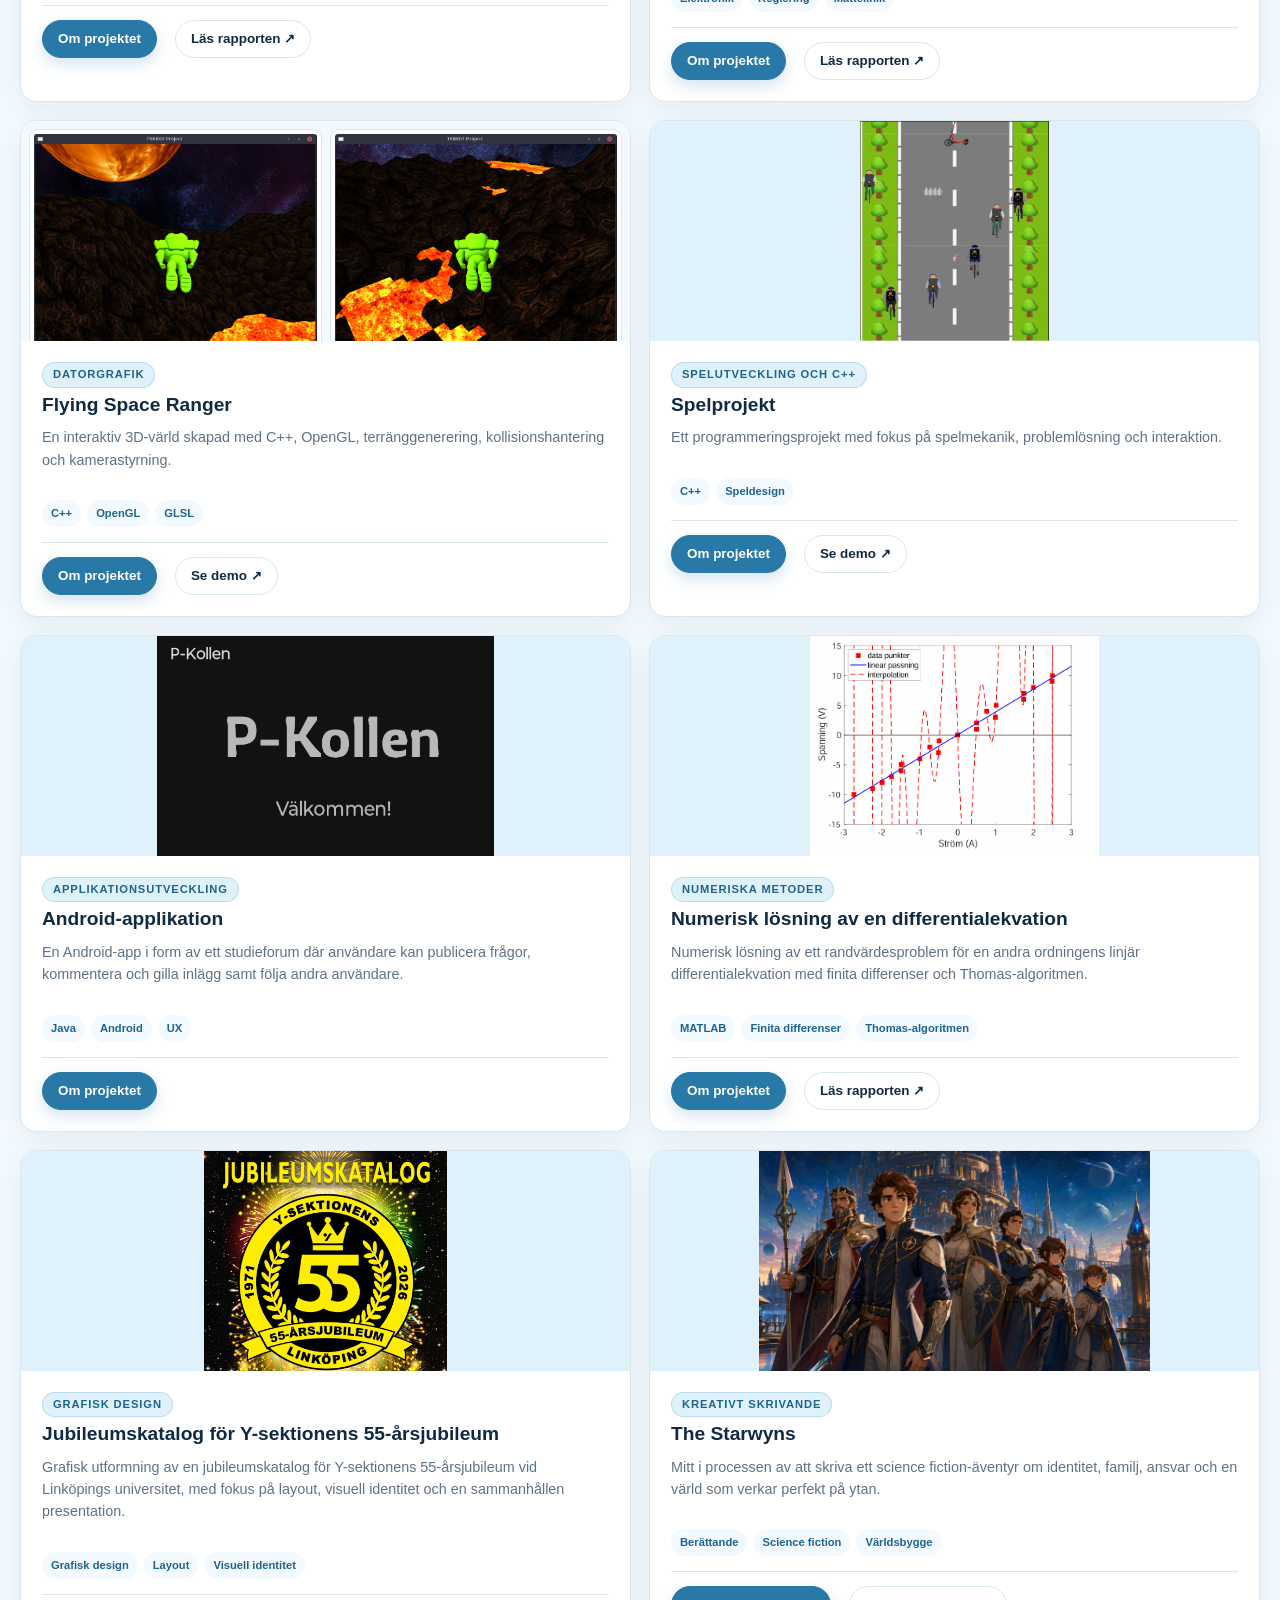
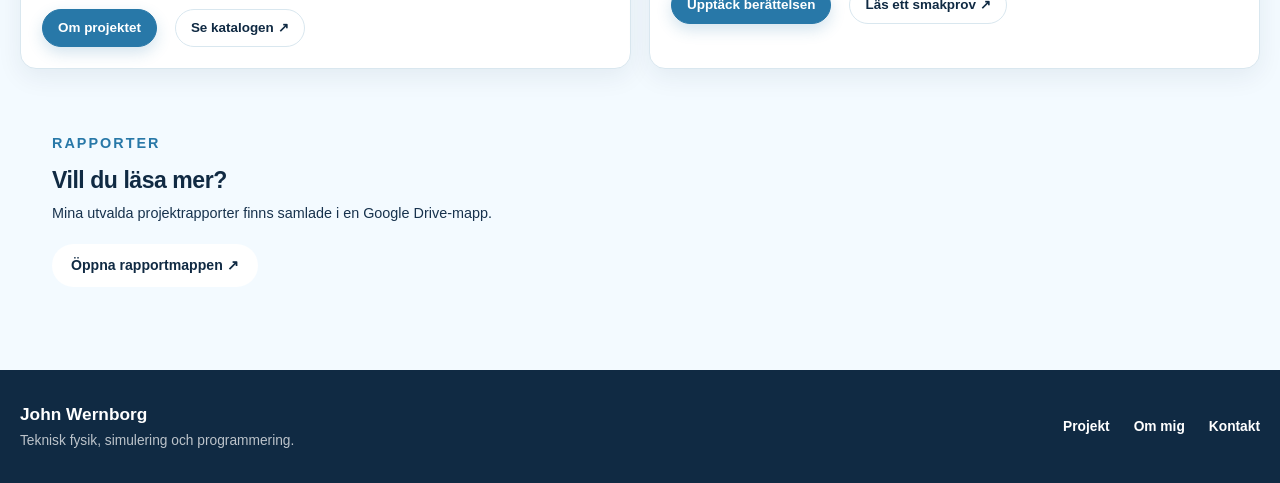
==== commit f3751496: "Update project details and links in index.html" ====
--- a/index.html
+++ b/index.html
@@ -394,7 +394,7 @@
                                 </a>
 
                                 <a
-                                    href="DIN-DEMO-LANK"
+                                    href="demo-spelprojekt.html"
                                     target="_blank"
                                     rel="noopener noreferrer"
                                 >
@@ -413,9 +413,9 @@
                         >
 
                         <div class="project-content">
-                            <p class="project-category">Spelutveckling</p>
-
-                            <h3>Spelprojekt i Python</h3>
+                            <p class="project-category">Spelutveckling och C++</p>
+
+                            <h3>Spelprojekt</h3>
 
                             <p>
                                 Ett programmeringsprojekt med fokus på
@@ -423,7 +423,7 @@
                             </p>
 
                             <div class="tag-list">
-                                <span>Python</span>
+                                <span>C++</span>
                                 <span>Speldesign</span>
                             </div>
 
@@ -433,7 +433,7 @@
                                 </a>
 
                                 <a
-                                    href="DIN-SPEL-DEMO-LANK"
+                                    href="demo-spelprojekt.html"
                                     target="_blank"
                                     rel="noopener noreferrer"
                                 >
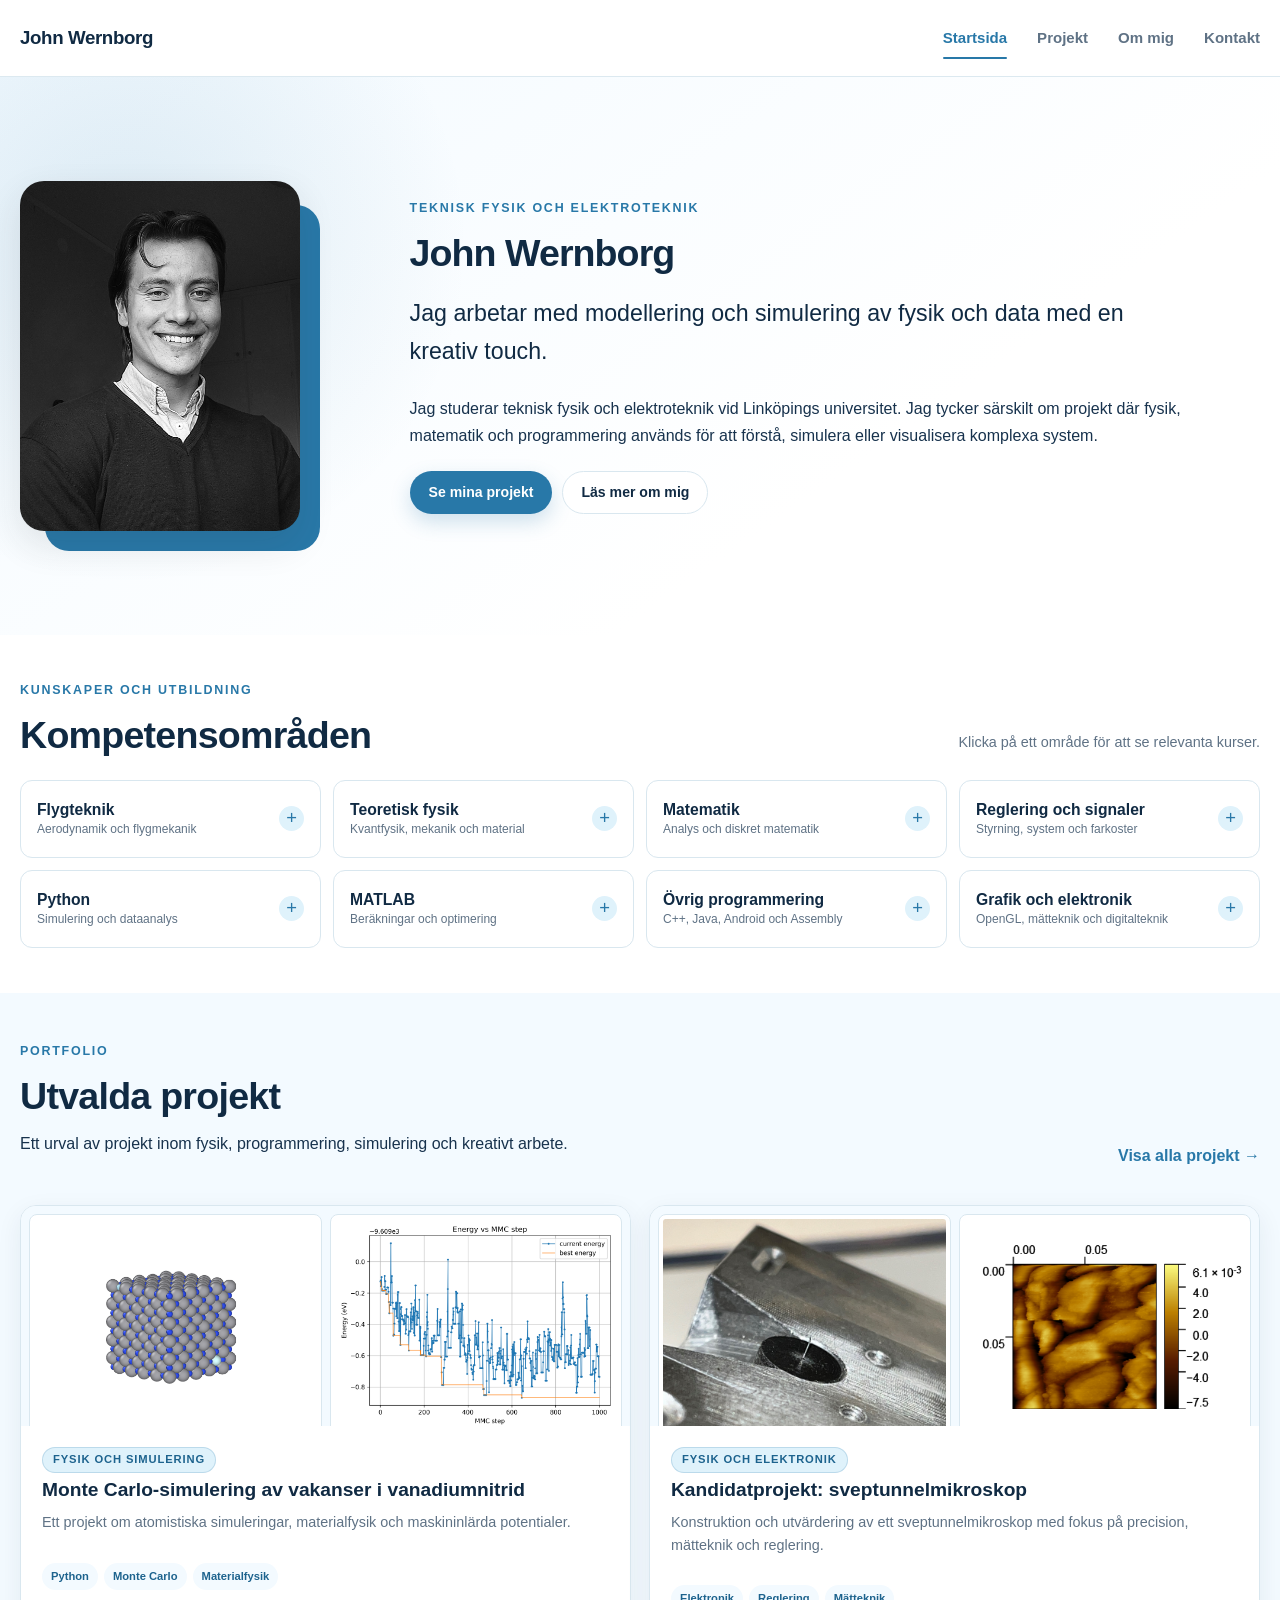
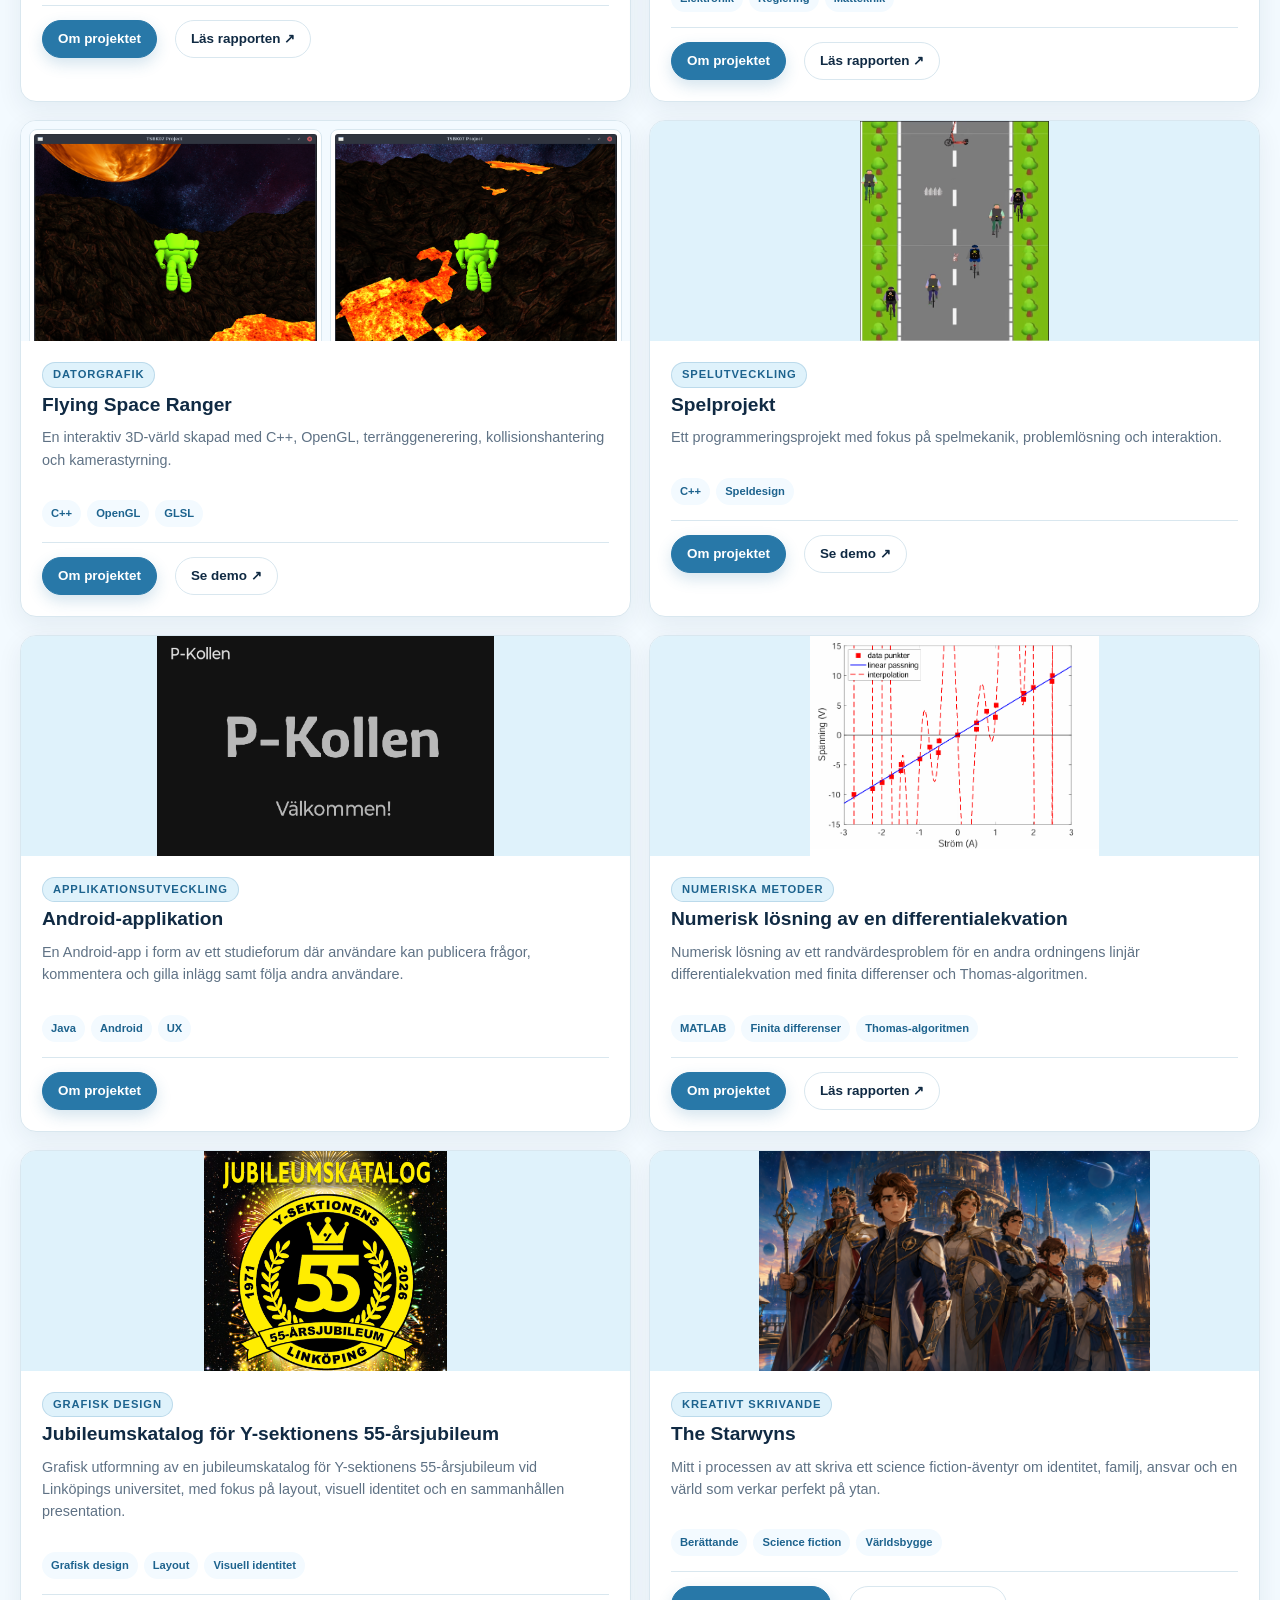
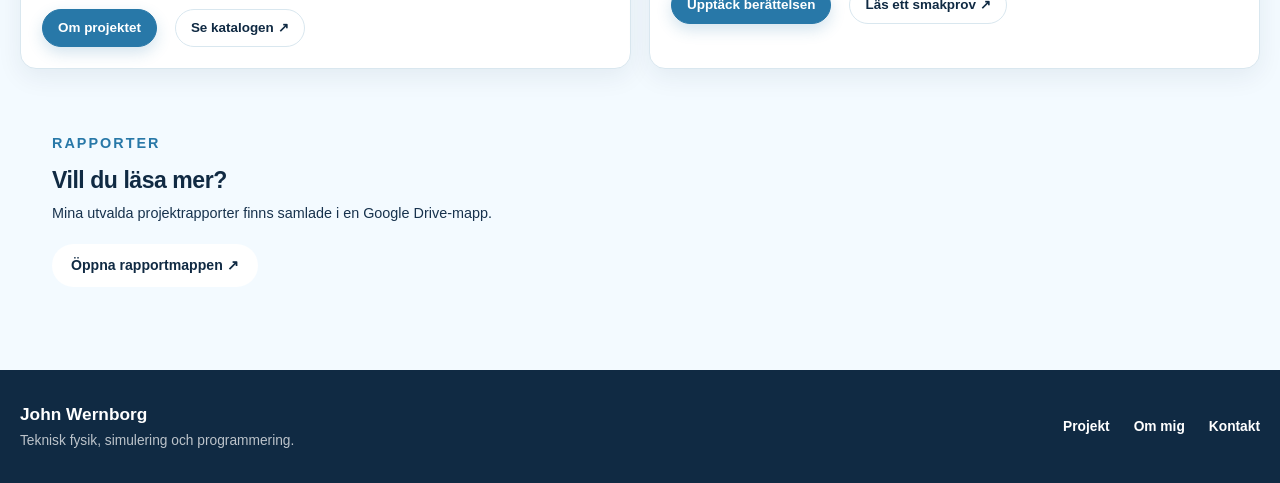
==== commit df79d3d0: "Update index.html" ====
--- a/index.html
+++ b/index.html
@@ -413,7 +413,7 @@
                         >
 
                         <div class="project-content">
-                            <p class="project-category">Spelutveckling och C++</p>
+                            <p class="project-category">Spelutveckling</p>
 
                             <h3>Spelprojekt</h3>
 
